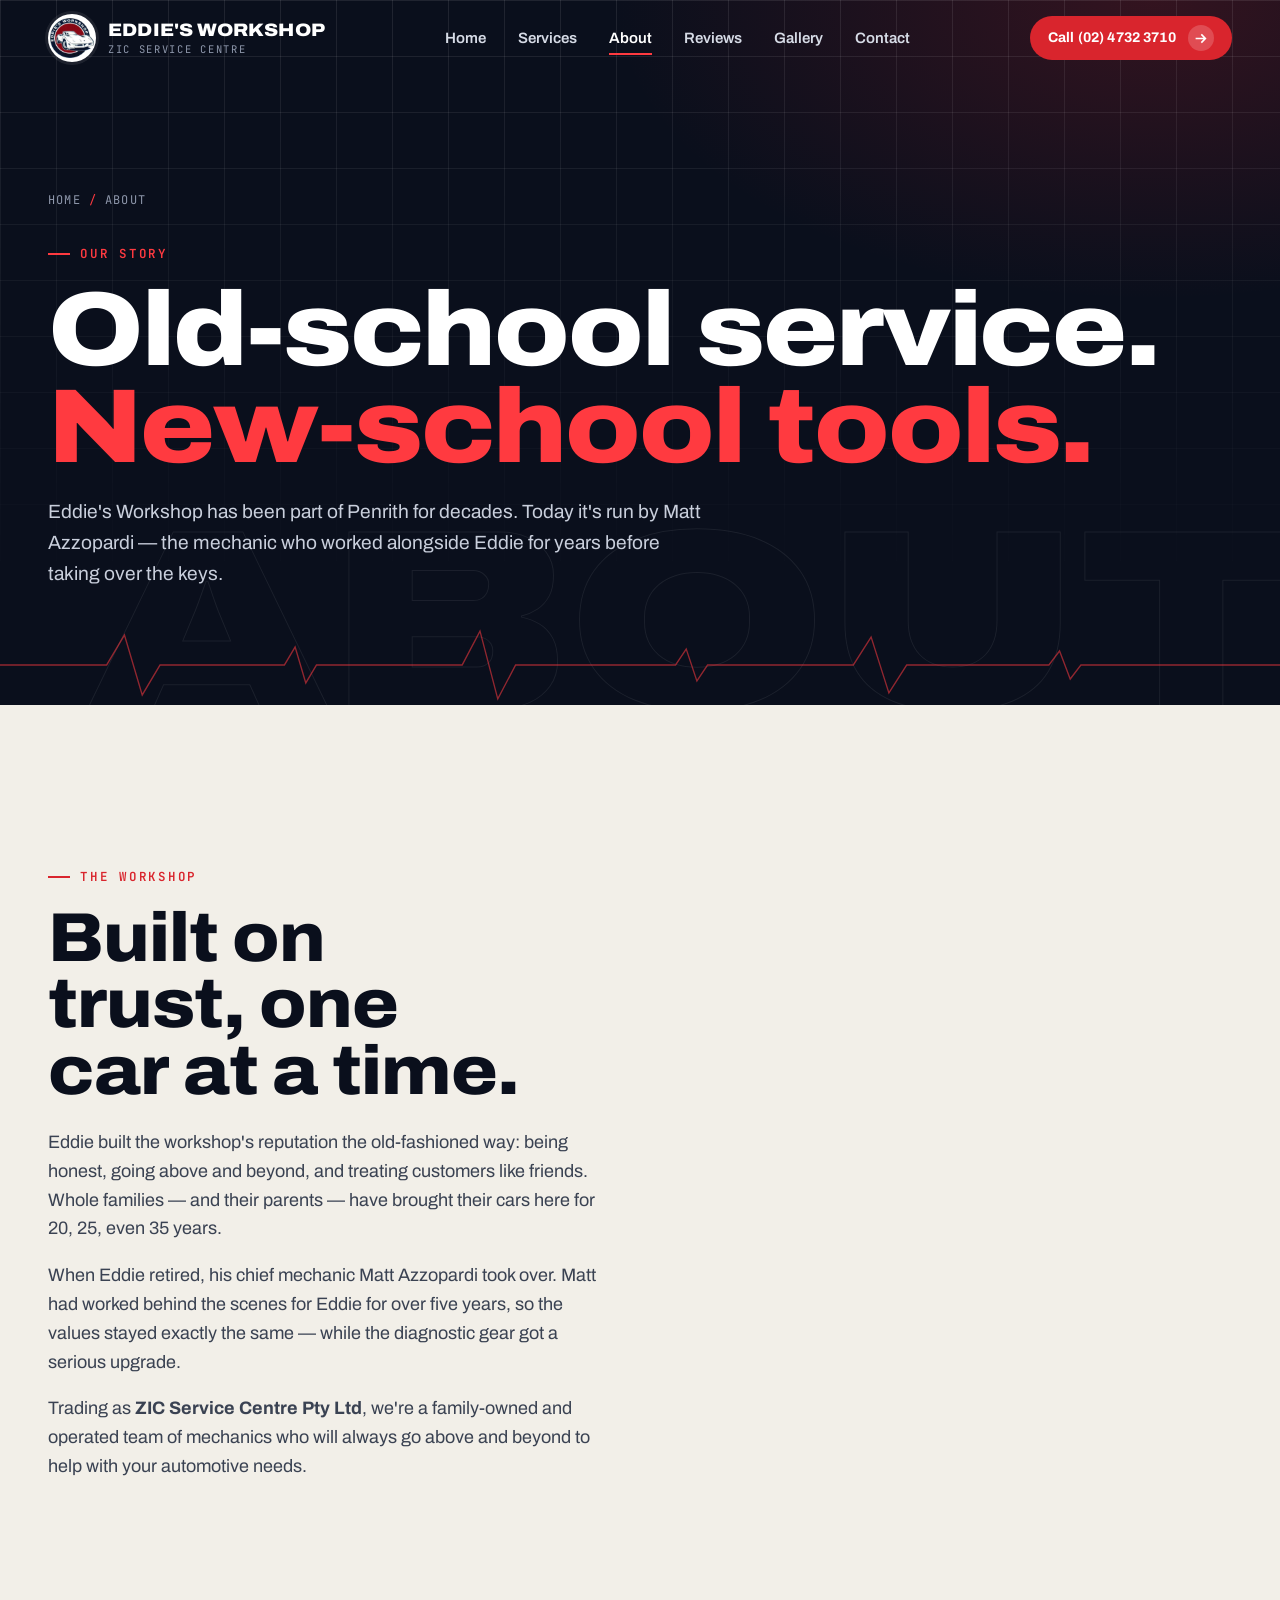
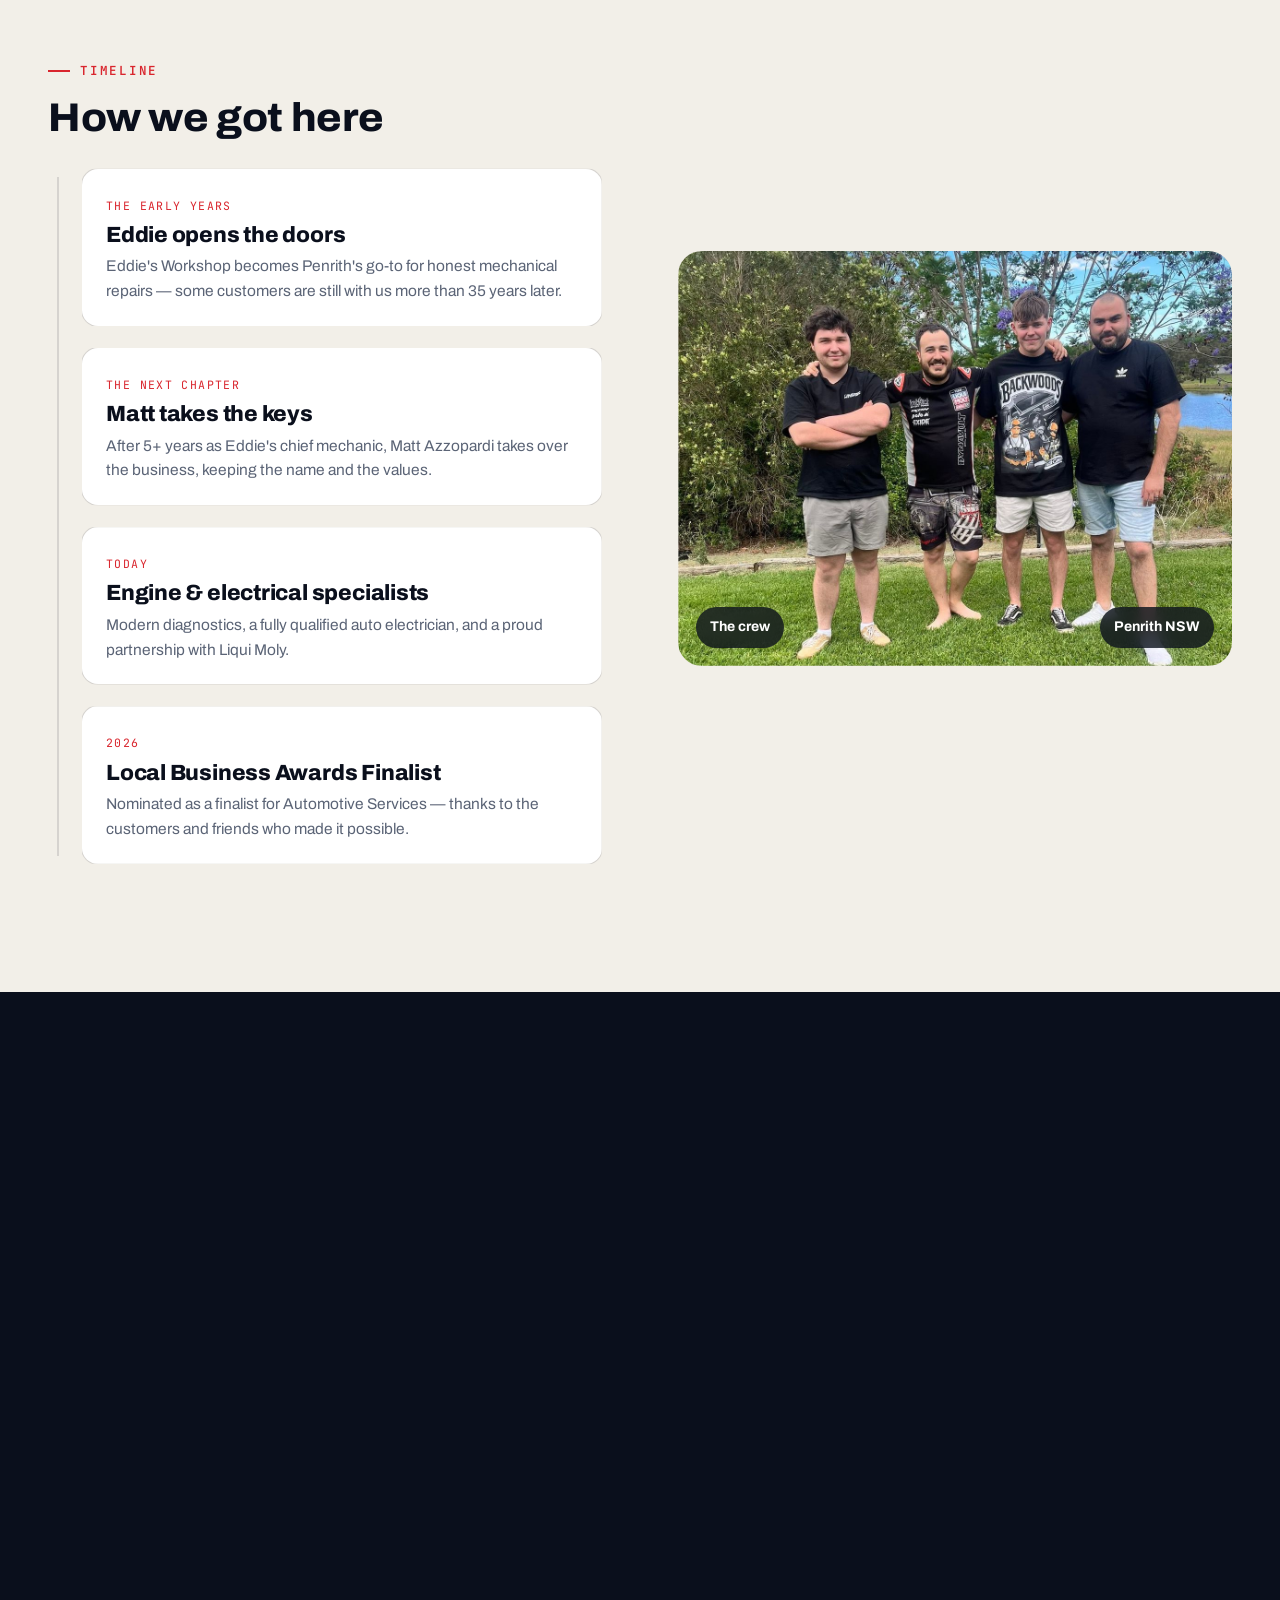
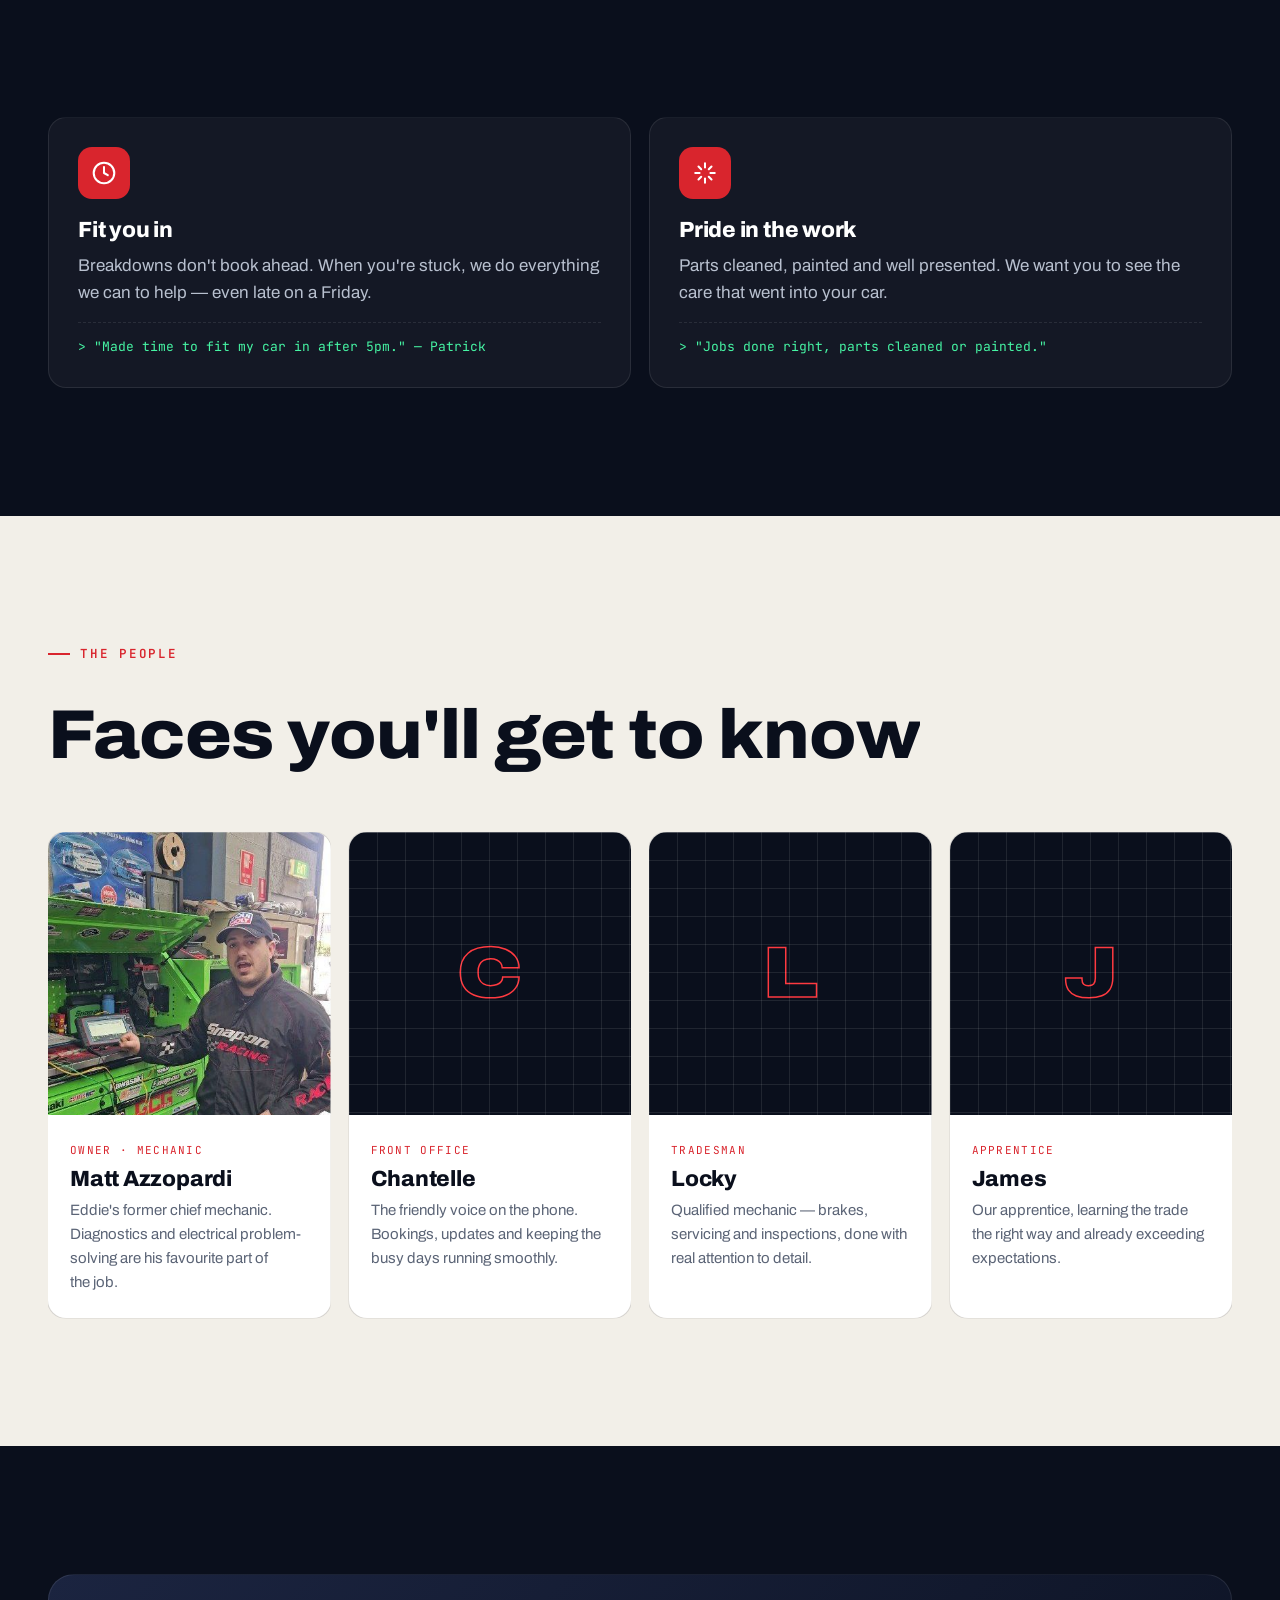
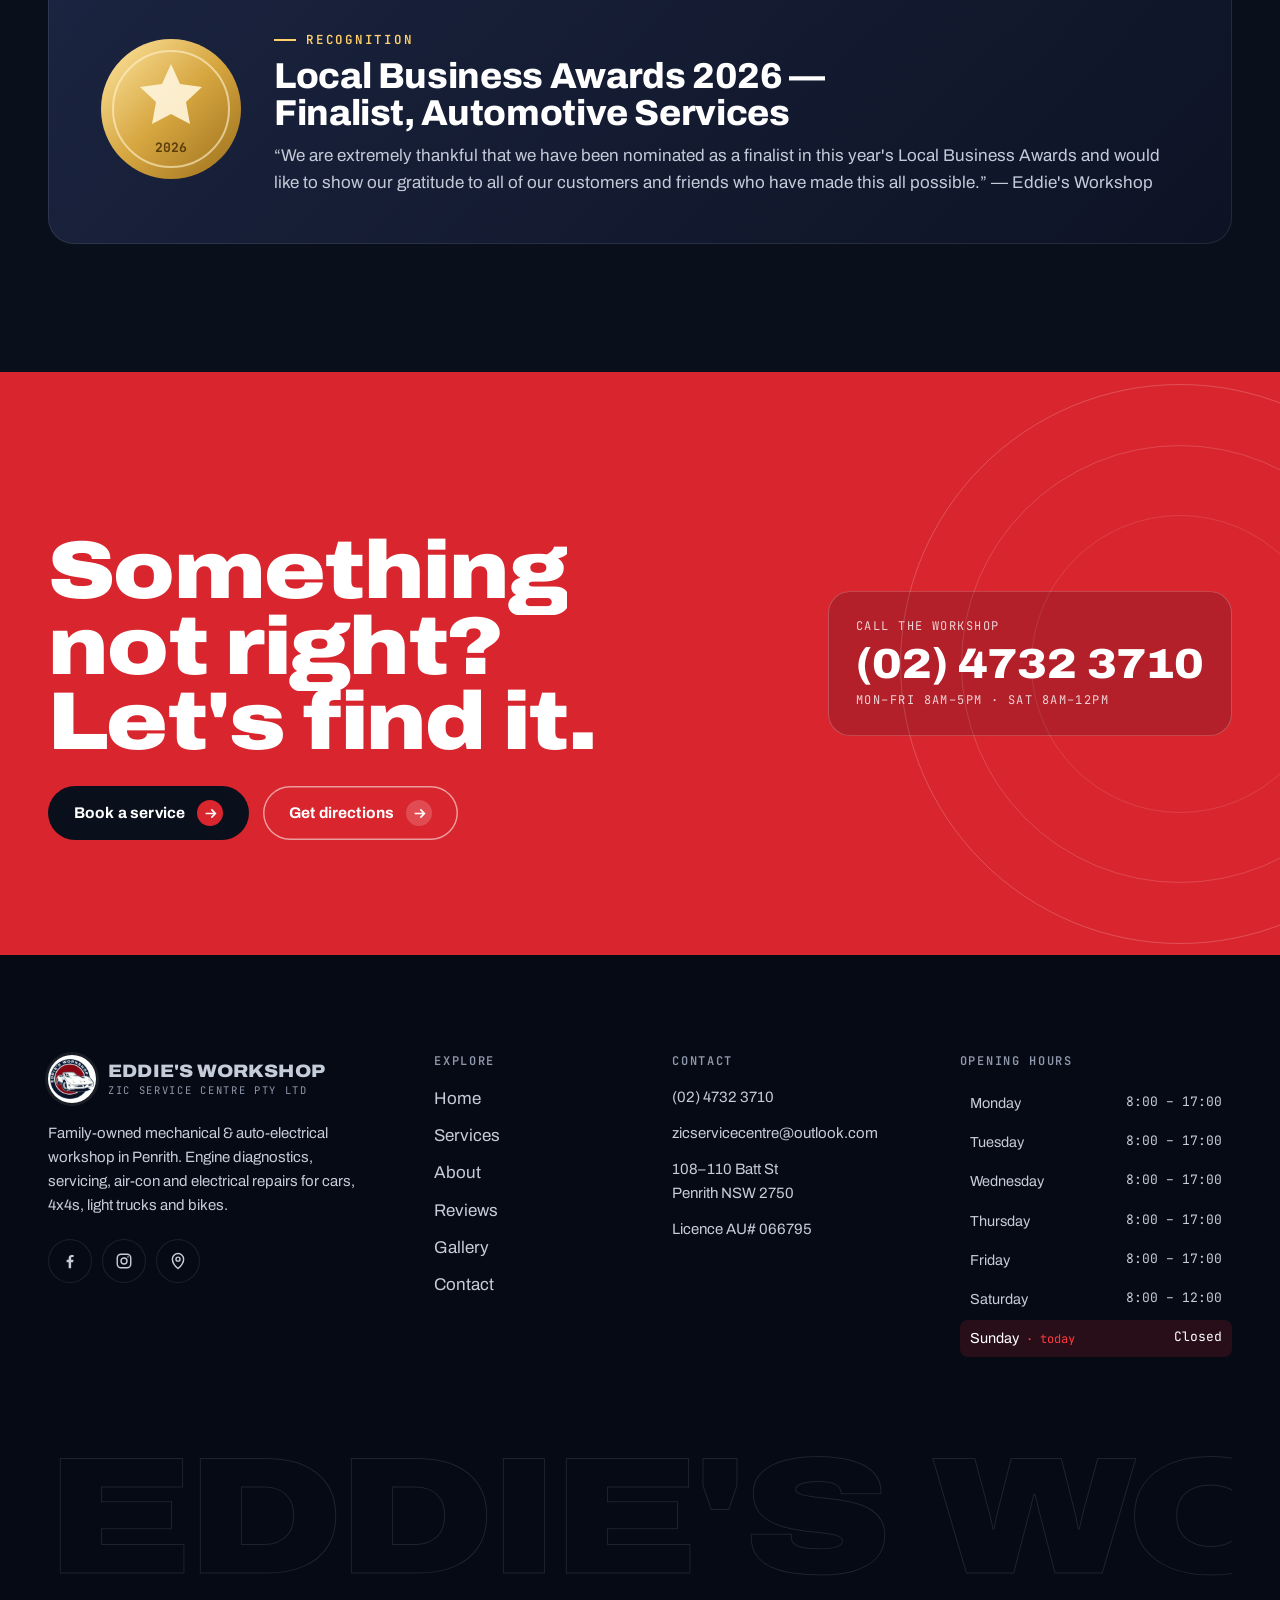
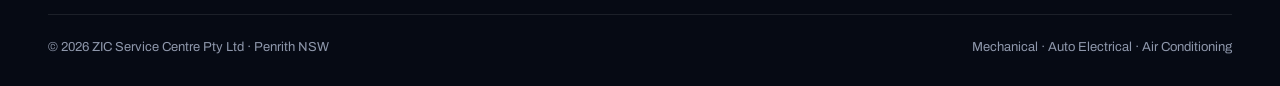
==== about.html @ 2fdfbc32 "Add files via upload" ====
<!doctype html>
<html lang="en-AU" class="no-js">
<head>
<meta charset="utf-8">
<meta name="viewport" content="width=device-width, initial-scale=1, viewport-fit=cover">
<title>About | Eddie's Workshop — Family-Owned Mechanic in Penrith</title>
<meta name="description" content="The story of Eddie's Workshop: decades of honest service in Penrith, now run by Eddie's former chief mechanic Matt Azzopardi. 2026 Local Business Awards finalist.">
<meta name="robots" content="noindex, nofollow">
<meta name="theme-color" content="#0a0f1c">
<link rel="canonical" href="https://konkos-design.github.io/eddies-workshop/about.html">
<meta property="og:type" content="website">
<meta property="og:site_name" content="Eddie's Workshop — ZIC Service Centre">
<meta property="og:title" content="About | Eddie's Workshop — Family-Owned Mechanic in Penrith">
<meta property="og:description" content="The story of Eddie's Workshop: decades of honest service in Penrith, now run by Eddie's former chief mechanic Matt Azzopardi. 2026 Local Business Awards finalist.">
<meta property="og:url" content="https://konkos-design.github.io/eddies-workshop/about.html">
<meta property="og:image" content="https://konkos-design.github.io/eddies-workshop/img/og-image.jpg">
<meta property="og:image:secure_url" content="https://konkos-design.github.io/eddies-workshop/img/og-image.jpg">
<meta property="og:image:type" content="image/jpeg">
<meta property="og:image:width" content="1200">
<meta property="og:image:height" content="630">
<meta property="og:image:alt" content="Eddie's Workshop — mechanical &amp; auto electrical repairs in Penrith NSW">
<meta property="og:locale" content="en_AU">
<meta name="twitter:card" content="summary_large_image">
<meta name="twitter:title" content="About | Eddie's Workshop — Family-Owned Mechanic in Penrith">
<meta name="twitter:description" content="The story of Eddie's Workshop: decades of honest service in Penrith, now run by Eddie's former chief mechanic Matt Azzopardi. 2026 Local Business Awards finalist.">
<meta name="twitter:image" content="https://konkos-design.github.io/eddies-workshop/img/og-image.jpg">
<link rel="icon" type="image/png" href="img/favicon.png">
<link rel="apple-touch-icon" href="img/apple-touch-icon.png">
<link rel="preload" href="fonts/archivo.woff2" as="font" type="font/woff2" crossorigin>
<link rel="stylesheet" href="css/style.css">
<script type="application/ld+json">{"@context":"https://schema.org","@type":"AutoRepair","name":"Eddie's Workshop (ZIC Service Centre Pty Ltd)","image":"https://konkos-design.github.io/eddies-workshop/img/og-image.jpg","telephone":"+61 2 4732 3710","email":"zicservicecentre@outlook.com","address":{"@type":"PostalAddress","streetAddress":"108–110 Batt St","addressLocality":"Penrith","addressRegion":"NSW","postalCode":"2750","addressCountry":"AU"},"geo":{"@type":"GeoCoordinates","latitude":-33.7682693,"longitude":150.6824889},"openingHoursSpecification":[{"@type":"OpeningHoursSpecification","dayOfWeek":["Monday","Tuesday","Wednesday","Thursday","Friday"],"opens":"08:00","closes":"17:00"},{"@type":"OpeningHoursSpecification","dayOfWeek":"Saturday","opens":"08:00","closes":"12:00"}],"aggregateRating":{"@type":"AggregateRating","ratingValue":"4.9","reviewCount":"123"},"sameAs":["https://www.facebook.com/p/Eddies-Workshop-100057396071904/","https://www.instagram.com/zicservicecentre_penrith/"]}</script>
</head>
<body>
<a class="skip" href="#main">Skip to content</a>
<div class="progress" aria-hidden="true"></div>
<header class="hdr">
  <div class="wrap hdr__in">
    <a class="brand" href="index.html" aria-label="Eddie's Workshop — home">
      <span class="brand__badge"><img src="img/logo-256.png" alt="" width="44" height="44"></span>
      <span class="brand__txt"><span class="brand__name">EDDIE'S WORKSHOP</span><span class="brand__sub">ZIC Service Centre</span></span>
    </a>
    <nav class="nav" aria-label="Main"><ul class="nav__list"><li><a class="nav__a" href="index.html">Home</a></li><li><a class="nav__a" href="services.html">Services</a></li><li><a class="nav__a" href="about.html" aria-current="page">About</a></li><li><a class="nav__a" href="reviews.html">Reviews</a></li><li><a class="nav__a" href="gallery.html">Gallery</a></li><li><a class="nav__a" href="contact.html">Contact</a></li></ul></nav>
    <div class="hdr__cta">
      <a class="btn btn--sm" href="tel:+61247323710">Call (02) 4732 3710<span class="arr"><svg viewBox="0 0 16 16" fill="none" stroke="currentColor" stroke-width="2"><path d="M2 8h12M9 3l5 5-5 5"/></svg><svg viewBox="0 0 16 16" fill="none" stroke="currentColor" stroke-width="2"><path d="M2 8h12M9 3l5 5-5 5"/></svg></span></a>
    </div>
    <button class="burger" type="button" aria-label="Open menu" aria-expanded="false" aria-controls="mnav"><i><span></span><span></span><span></span></i></button>
  </div>
</header>
<div class="mnav" id="mnav">
  <ul class="mnav__list"><li><a class="mnav__a" href="index.html"><small>01</small>Home</a></li><li><a class="mnav__a" href="services.html"><small>02</small>Services</a></li><li><a class="mnav__a" href="about.html" aria-current="page"><small>03</small>About</a></li><li><a class="mnav__a" href="reviews.html"><small>04</small>Reviews</a></li><li><a class="mnav__a" href="gallery.html"><small>05</small>Gallery</a></li><li><a class="mnav__a" href="contact.html"><small>06</small>Contact</a></li></ul>
  <div class="mnav__foot">
    <span class="status"><span class="status__dot"></span><span class="status__txt">Mon–Fri 8–5 · Sat 8–12</span></span>
    <a class="btn " href="tel:+61247323710">Call (02) 4732 3710<span class="arr"><svg viewBox="0 0 16 16" fill="none" stroke="currentColor" stroke-width="2"><path d="M2 8h12M9 3l5 5-5 5"/></svg><svg viewBox="0 0 16 16" fill="none" stroke="currentColor" stroke-width="2"><path d="M2 8h12M9 3l5 5-5 5"/></svg></span></a>
    <div class="mnav__meta">108–110 Batt St, Penrith NSW 2750<br>zicservicecentre<wbr>@outlook.com</div>
  </div>
</div>
<main id="main">
<section class="phero">
  <div class="grid-bg" aria-hidden="true"></div>
  <div class="phero__big" aria-hidden="true">ABOUT</div>
  <div class="wrap" style="position:relative">
    <nav class="crumbs" aria-label="Breadcrumb" data-reveal="up"><a href="index.html">Home</a><span>/</span>About</nav>
    <span class="kicker" data-reveal="up" data-delay=".05">Our story</span>
    <h1 class="h-xl phero__title" data-split style="margin-top:18px">Old-school service. <span class="accent">New-school tools.</span></h1>
    <p class="lead" data-reveal="up" data-delay=".25">Eddie's Workshop has been part of Penrith for decades. Today it's run by Matt Azzopardi — the mechanic who worked alongside Eddie for years before taking over the keys.</p>
  </div>
  <svg class="phero__wave" viewBox="0 0 1440 80" preserveAspectRatio="none" aria-hidden="true"><path d="M0 40 L120 40 L140 10 L160 70 L180 40 L320 40 L332 22 L344 58 L356 40 L520 40 L540 6 L560 74 L580 40 L760 40 L772 24 L784 56 L796 40 L960 40 L980 12 L1000 68 L1020 40 L1180 40 L1192 26 L1204 54 L1216 40 L1440 40"/></svg>
</section>

<section class="section section--paper">
  <div class="wrap">
    <div class="split2">
      <div>
        <span class="kicker" data-reveal="up">The workshop</span>
        <h2 class="h-lg" data-split style="margin:18px 0 24px">Built on trust, one car at a time.</h2>
        <p data-reveal="up" data-delay=".15" style="font-size:18px;color:#3a4252">Eddie built the workshop's reputation the old-fashioned way: being honest, going above and beyond, and treating customers like friends. Whole families — and their parents — have brought their cars here for 20, 25, even 35 years.</p>
        <p data-reveal="up" data-delay=".2" style="font-size:18px;color:#3a4252">When Eddie retired, his chief mechanic Matt Azzopardi took over. Matt had worked behind the scenes for Eddie for over five years, so the values stayed exactly the same — while the diagnostic gear got a serious upgrade.</p>
        <p data-reveal="up" data-delay=".25" style="font-size:18px;color:#3a4252">Trading as <b>ZIC Service Centre Pty Ltd</b>, we're a family-owned and operated team of mechanics who will always go above and beyond to help with your automotive needs.</p>
      </div>
      <div style="position:relative">
        <div class="collage__img" data-reveal="clip" style="border-radius:24px"><img src="img/matt-shop.jpg" alt="Matt Azzopardi in the workshop" loading="lazy" width="418" height="522" style="aspect-ratio:4/5"></div>
      </div>
    </div>
  </div>
</section>

<section class="section section--paper" style="padding-top:0">
  <div class="wrap">
    <div class="split2">
      <div>
        <span class="kicker" data-reveal="up">Timeline</span>
        <h2 class="h-md" data-split style="margin:16px 0 30px">How we got here</h2>
        <div class="timeline">
          <span class="timeline__fill" aria-hidden="true"></span>
          <div class="tl" data-reveal="up"><small>The early years</small><h3>Eddie opens the doors</h3><p>Eddie's Workshop becomes Penrith's go-to for honest mechanical repairs — some customers are still with us more than 35 years later.</p></div>
          <div class="tl" data-reveal="up"><small>The next chapter</small><h3>Matt takes the keys</h3><p>After 5+ years as Eddie's chief mechanic, Matt Azzopardi takes over the business, keeping the name and the values.</p></div>
          <div class="tl" data-reveal="up"><small>Today</small><h3>Engine &amp; electrical specialists</h3><p>Modern diagnostics, a fully qualified auto electrician, and a proud partnership with Liqui Moly.</p></div>
          <div class="tl" data-reveal="up"><small>2026</small><h3>Local Business Awards Finalist</h3><p>Nominated as a finalist for Automotive Services — thanks to the customers and friends who made it possible.</p></div>
        </div>
      </div>
      <figure class="wide-photo" data-reveal="clip" style="margin:0"><img src="img/crew.jpg" alt="The Eddie's Workshop crew together outdoors" loading="lazy" width="1200" height="900" style="aspect-ratio:4/3"><figcaption><span>The crew</span><span>Penrith NSW</span></figcaption></figure>
    </div>
  </div>
</section>

<section class="section">
  <div class="wrap">
    <div class="sec-head sec-head--split">
      <div><span class="kicker" data-reveal="up">What we stand for</span><h2 class="h-lg" data-split style="margin-top:18px">Four things we never compromise on.</h2></div>
      <p class="lead" data-reveal="up" data-delay=".15">They're the same things our customers mention again and again in their reviews.</p>
    </div>
    <div class="values" data-stagger=".08">
      <div class="value"><div class="value__ico"><svg viewBox="0 0 24 24" fill="none" stroke="currentColor" stroke-width="1.9" stroke-linecap="round" stroke-linejoin="round"><path d="M1.5 12S5.5 4.5 12 4.5 22.5 12 22.5 12 18.5 19.5 12 19.5 1.5 12 1.5 12z"/><circle cx="12" cy="12" r="3"/></svg></div><h3>Diagnose properly</h3><p>We find the real cause before we touch a spanner. It saves you money and gets it fixed the first time.</p><q>&gt; "We don't change parts based on codes."</q></div>
      <div class="value"><div class="value__ico"><svg viewBox="0 0 24 24" fill="none" stroke="currentColor" stroke-width="1.8" stroke-linecap="round" stroke-linejoin="round"><path d="M12 2.5 4 5.5v6c0 5 3.4 8.6 8 10 4.6-1.4 8-5 8-10v-6z"/><path d="m8.5 12 2.5 2.5 4.5-5"/></svg></div><h3>Honest &amp; upfront</h3><p>Clear explanations and fair prices. You'll know what we found and what it costs before work goes ahead.</p><q>&gt; "Honest and upfront!" — Simone</q></div>
      <div class="value"><div class="value__ico"><svg viewBox="0 0 24 24" fill="none" stroke="currentColor" stroke-width="1.9" stroke-linecap="round" stroke-linejoin="round"><circle cx="12" cy="12" r="9.5"/><path d="M12 6.5V12l3.5 2"/></svg></div><h3>Fit you in</h3><p>Breakdowns don't book ahead. When you're stuck, we do everything we can to help — even late on a Friday.</p><q>&gt; "Made time to fit my car in after 5pm." — Patrick</q></div>
      <div class="value"><div class="value__ico"><svg viewBox="0 0 24 24" fill="none" stroke="currentColor" stroke-width="1.9" stroke-linecap="round" stroke-linejoin="round"><path d="M12 3v4M12 17v4M3 12h4M17 12h4M6 6l2.5 2.5M15.5 15.5 18 18M6 18l2.5-2.5M15.5 8.5 18 6"/></svg></div><h3>Pride in the work</h3><p>Parts cleaned, painted and well presented. We want you to see the care that went into your car.</p><q>&gt; "Jobs done right, parts cleaned or painted."</q></div>
    </div>
  </div>
</section>

<section class="section section--paper">
  <div class="wrap">
    <div class="sec-head"><span class="kicker" data-reveal="up">The people</span><h2 class="h-lg" data-split style="margin-top:18px">Faces you'll get to know</h2></div>
    <div class="team" data-stagger=".08">
      <article class="member"><div class="member__ph"><img src="img/matt-toolbox.jpg" alt="Matt Azzopardi" loading="lazy" width="418" height="522"></div><div class="member__body"><small>Owner · Mechanic</small><h3>Matt Azzopardi</h3><p>Eddie's former chief mechanic. Diagnostics and electrical problem-solving are his favourite part of the job.</p></div></article>
      <article class="member"><div class="member__ph"><div class="grid-bg" aria-hidden="true"></div><span class="member__ini">C</span></div><div class="member__body"><small>Front office</small><h3>Chantelle</h3><p>The friendly voice on the phone. Bookings, updates and keeping the busy days running smoothly.</p></div></article>
      <article class="member"><div class="member__ph"><div class="grid-bg" aria-hidden="true"></div><span class="member__ini">L</span></div><div class="member__body"><small>Tradesman</small><h3>Locky</h3><p>Qualified mechanic — brakes, servicing and inspections, done with real attention to detail.</p></div></article>
      <article class="member"><div class="member__ph"><div class="grid-bg" aria-hidden="true"></div><span class="member__ini">J</span></div><div class="member__body"><small>Apprentice</small><h3>James</h3><p>Our apprentice, learning the trade the right way and already exceeding expectations.</p></div></article>
    </div>
  </div>
</section>

<section class="section">
  <div class="wrap">
    <div class="award" data-reveal="up">
      <div class="medal" aria-hidden="true"><svg viewBox="0 0 150 150"><defs><linearGradient id="gd" x1="0" y1="0" x2="1" y2="1"><stop offset="0" stop-color="#ffe7a3"/><stop offset=".5" stop-color="#d6a640"/><stop offset="1" stop-color="#9c6f1c"/></linearGradient></defs><circle cx="75" cy="75" r="70" fill="url(#gd)"/><circle cx="75" cy="75" r="58" fill="none" stroke="#fff3cf" stroke-opacity=".6" stroke-width="2"/><path d="M75 30l9 20 22 3-16 15 4 22-19-10-19 10 4-22-16-15 22-3z" fill="#fff6dc" fill-opacity=".9"/><text x="75" y="118" text-anchor="middle" font-family="JetBrains Mono, monospace" font-size="13" font-weight="700" fill="#5a3d08">2026</text></svg></div>
      <div><span class="kicker" style="color:#ffcf6b">Recognition</span><h3>Local Business Awards 2026 — Finalist, Automotive Services</h3><p>“We are extremely thankful that we have been nominated as a finalist in this year's Local Business Awards and would like to show our gratitude to all of our customers and friends who have made this all possible.” — Eddie's Workshop</p></div>
    </div>
  </div>
</section>
<section class="cta" aria-labelledby="cta-t">
  <div class="cta__ring" aria-hidden="true"></div>
  <div class="wrap cta__in">
    <div>
      <span class="kicker" style="color:#fff" data-reveal="up">Book your car in</span>
      <h2 class="cta__title" id="cta-t" data-split style="margin:18px 0 26px">Something not right? Let's find it.</h2>
      <div class="btn-row" data-reveal="up" data-delay=".2"><a class="btn " href="contact.html">Book a service<span class="arr"><svg viewBox="0 0 16 16" fill="none" stroke="currentColor" stroke-width="2"><path d="M2 8h12M9 3l5 5-5 5"/></svg><svg viewBox="0 0 16 16" fill="none" stroke="currentColor" stroke-width="2"><path d="M2 8h12M9 3l5 5-5 5"/></svg></span></a><a class="btn btn--ghost" href="https://maps.app.goo.gl/GKzrtAZzhgRTsoiu7" target="_blank" rel="noopener">Get directions<span class="arr"><svg viewBox="0 0 16 16" fill="none" stroke="currentColor" stroke-width="2"><path d="M2 8h12M9 3l5 5-5 5"/></svg><svg viewBox="0 0 16 16" fill="none" stroke="currentColor" stroke-width="2"><path d="M2 8h12M9 3l5 5-5 5"/></svg></span></a></div>
    </div>
    <a class="cta__phone" href="tel:+61247323710" data-reveal="scale" data-delay=".15"><small>Call the workshop</small><b>(02) 4732 3710</b><small>Mon–Fri 8am–5pm · Sat 8am–12pm</small></a>
  </div>
</section>


</main>
<footer class="ftr">
  <div class="wrap">
    <div class="ftr__grid">
      <div class="ftr__about">
        <a class="brand" href="index.html"><span class="brand__badge"><img src="img/logo-256.png" alt="" width="44" height="44"></span><span class="brand__txt"><span class="brand__name">EDDIE'S WORKSHOP</span><span class="brand__sub">ZIC Service Centre Pty Ltd</span></span></a>
        <p>Family-owned mechanical &amp; auto-electrical workshop in Penrith. Engine diagnostics, servicing, air-con and electrical repairs for cars, 4x4s, light trucks and bikes.</p>
        <div class="socials"><a href="https://www.facebook.com/p/Eddies-Workshop-100057396071904/" target="_blank" rel="noopener" aria-label="Facebook"><svg viewBox="0 0 24 24" fill="currentColor"><path d="M13.5 21.5v-8h2.7l.4-3.2h-3.1V8.3c0-.9.3-1.5 1.6-1.5h1.7V4a22 22 0 0 0-2.5-.1c-2.4 0-4.1 1.5-4.1 4.2v2.3H7.5v3.2h2.7v8z"/></svg></a><a href="https://www.instagram.com/zicservicecentre_penrith/" target="_blank" rel="noopener" aria-label="Instagram"><svg viewBox="0 0 24 24" fill="none" stroke="currentColor" stroke-width="1.9"><rect x="3" y="3" width="18" height="18" rx="5"/><circle cx="12" cy="12" r="4"/><circle cx="17.3" cy="6.7" r="1" fill="currentColor" stroke="none"/></svg></a><a href="https://maps.app.goo.gl/GKzrtAZzhgRTsoiu7" target="_blank" rel="noopener" aria-label="Google Maps"><svg viewBox="0 0 24 24" fill="none" stroke="currentColor" stroke-width="1.9" stroke-linecap="round" stroke-linejoin="round"><path d="M12 22s7.5-6.4 7.5-12.5a7.5 7.5 0 0 0-15 0C4.5 15.6 12 22 12 22z"/><circle cx="12" cy="9.5" r="2.7"/></svg></a></div>
      </div>
      <div><h4>Explore</h4><ul class="ftr__links"><li><a href="index.html">Home</a></li><li><a href="services.html">Services</a></li><li><a href="about.html">About</a></li><li><a href="reviews.html">Reviews</a></li><li><a href="gallery.html">Gallery</a></li><li><a href="contact.html">Contact</a></li></ul></div>
      <div><h4>Contact</h4><div class="ftr__contact">
        <a href="tel:+61247323710">(02) 4732 3710</a>
        <a href="mailto:zicservicecentre@outlook.com">zicservicecentre<wbr>@outlook.com</a>
        <a href="https://maps.app.goo.gl/GKzrtAZzhgRTsoiu7" target="_blank" rel="noopener">108–110 Batt St<br>Penrith NSW 2750</a>
        <span>Licence AU# 066795</span>
      </div></div>
      <div><h4>Opening hours</h4><div class="hours"><div class="hours__row" data-day="1"><span>Monday</span><span>8:00 – 17:00</span></div><div class="hours__row" data-day="2"><span>Tuesday</span><span>8:00 – 17:00</span></div><div class="hours__row" data-day="3"><span>Wednesday</span><span>8:00 – 17:00</span></div><div class="hours__row" data-day="4"><span>Thursday</span><span>8:00 – 17:00</span></div><div class="hours__row" data-day="5"><span>Friday</span><span>8:00 – 17:00</span></div><div class="hours__row" data-day="6"><span>Saturday</span><span>8:00 – 12:00</span></div><div class="hours__row" data-day="0"><span>Sunday</span><span>Closed</span></div></div></div>
    </div>
    <div class="ftr__word" aria-hidden="true">EDDIE'S WORKSHOP</div>
    <div class="ftr__bottom"><span>© <span data-year>2026</span> ZIC Service Centre Pty Ltd · Penrith NSW</span><span>Mechanical · Auto Electrical · Air Conditioning</span></div>
  </div>
</footer>
<button class="totop" type="button" aria-label="Back to top"><svg class="ring" viewBox="0 0 56 56" aria-hidden="true"><circle cx="28" cy="28" r="26"/></svg><svg class="ic" viewBox="0 0 24 24" fill="none" stroke="currentColor" stroke-width="2.2" stroke-linecap="round" stroke-linejoin="round"><path d="M12 19V5M5 12l7-7 7 7"/></svg></button>
<a class="callfab" href="tel:+61247323710" aria-label="Call (02) 4732 3710"><svg viewBox="0 0 24 24" fill="none" stroke="currentColor" stroke-width="1.9" stroke-linecap="round" stroke-linejoin="round"><path d="M21 16.9v3a2 2 0 0 1-2.2 2 19.8 19.8 0 0 1-8.6-3.1 19.5 19.5 0 0 1-6-6A19.8 19.8 0 0 1 1.1 4.2 2 2 0 0 1 3.1 2h3a2 2 0 0 1 2 1.7c.1 1 .4 1.9.7 2.8a2 2 0 0 1-.5 2.1L7 9.9a16 16 0 0 0 6 6l1.3-1.3a2 2 0 0 1 2.1-.4c.9.3 1.8.6 2.8.7a2 2 0 0 1 1.7 2z"/></svg><span>Call now</span></a>
<script src="js/main.js" defer></script>
</body>
</html>
---- css/style.css ----
/* =========================================================
   Eddie's Workshop — ZIC Service Centre · Penrith NSW
   Visual concept: "Diagnostic Bay" — oscilloscope traces,
   live-data readouts, signal red on deep ink.
   ========================================================= */

@font-face{font-family:"Archivo";src:url("../fonts/archivo.woff2") format("woff2");font-weight:100 900;font-stretch:62% 125%;font-display:swap}
@font-face{font-family:"JetBrains Mono";src:url("../fonts/jetbrains-mono.woff2") format("woff2");font-weight:400 700;font-display:swap}

:root{
  --ink:#0a0f1c;
  --ink-2:#111a2e;
  --navy:#1a2747;
  --line:rgba(255,255,255,.09);
  --line-dark:rgba(10,15,28,.12);
  --red:#d9252d;
  --red-hot:#ff3a40;
  --paper:#f2efe8;
  --paper-2:#e8e3d8;
  --white:#fff;
  --muted:#8e97ab;
  --muted-dark:#5b6476;
  --scope:#46f5a4;
  --amber:#ffb547;
  --radius:18px;
  --radius-sm:10px;
  --ease:cubic-bezier(.22,1,.36,1);
  --ease-in-out:cubic-bezier(.65,0,.35,1);
  --gutter:clamp(16px,4vw,48px);
  --maxw:1240px;
  --hdr:76px;
  --f-display:"Archivo",system-ui,-apple-system,"Segoe UI",Roboto,sans-serif;
  --f-mono:"JetBrains Mono",ui-monospace,SFMono-Regular,Menlo,Consolas,monospace;
}

*,*::before,*::after{box-sizing:border-box}
html{-webkit-text-size-adjust:100%;text-size-adjust:100%;scroll-padding-top:calc(var(--hdr) + 16px)}
body{margin:0;background:var(--ink);color:var(--white);font-family:var(--f-display);font-size:17px;line-height:1.6;font-stretch:100%;-webkit-font-smoothing:antialiased;overflow-x:hidden;overflow-wrap:break-word}
img{max-width:100%;display:block;height:auto}
a{color:inherit;text-decoration:none}
button{font:inherit;color:inherit;cursor:pointer;background:none;border:0;padding:0}
input,select,textarea{font:inherit;color:inherit}
h1,h2,h3,h4{margin:0;line-height:1.02;font-weight:800;letter-spacing:-.01em;text-wrap:balance}
p{margin:0 0 1em;text-wrap:pretty}
ul{margin:0;padding:0;list-style:none}
::selection{background:var(--red);color:#fff}
:focus-visible{outline:2px solid var(--red-hot);outline-offset:3px;border-radius:4px}
.sr-only{position:absolute!important;width:1px;height:1px;padding:0;margin:-1px;overflow:hidden;clip:rect(0,0,0,0);white-space:nowrap;border:0}
.skip{position:fixed;left:12px;top:-60px;z-index:999;background:var(--red);padding:10px 16px;border-radius:8px;font-weight:700;transition:top .2s}
.skip:focus{top:12px}

.wrap{width:100%;max-width:calc(var(--maxw) + var(--gutter)*2);margin-inline:auto;padding-inline:var(--gutter)}
.section{position:relative;padding-block:clamp(72px,10vw,140px)}
.section--paper{background:var(--paper);color:var(--ink)}
.section--ink2{background:var(--ink-2)}
.section--red{background:var(--red);color:#fff}

/* ---------- type helpers ---------- */
.kicker{display:inline-flex;align-items:center;gap:10px;font-family:var(--f-mono);font-size:12.5px;letter-spacing:.14em;text-transform:uppercase;color:var(--red-hot);font-weight:600}
.section--paper .kicker{color:var(--red)}
.kicker::before{content:"";width:22px;height:2px;background:currentColor;flex:none}
.kicker--scope{color:var(--scope)}
.h-xl{font-size:clamp(42px,8.2vw,112px);font-stretch:112%;font-weight:850;line-height:.92;letter-spacing:-.02em}
.h-lg{font-size:clamp(34px,5.4vw,72px);font-stretch:108%;font-weight:820;line-height:.96;letter-spacing:-.015em}
.h-md{font-size:clamp(26px,3.2vw,40px);font-stretch:104%;font-weight:780;line-height:1.05}
.h-sm{font-size:clamp(20px,2vw,24px);font-weight:750;line-height:1.15}
.lead{font-size:clamp(17px,1.5vw,20px);color:#c9cfdc;max-width:60ch}
.section--paper .lead{color:var(--muted-dark)}
.accent{color:var(--red-hot)}
.section--paper .accent{color:var(--red)}
.outline-text{-webkit-text-stroke:1.5px currentColor;color:transparent}
.mono{font-family:var(--f-mono)}
.sec-head{display:grid;gap:20px;margin-bottom:clamp(36px,5vw,64px)}
.sec-head--split{grid-template-columns:1fr;align-items:end}
@media(min-width:900px){.sec-head--split{grid-template-columns:1.2fr .8fr;gap:48px}}

/* ---------- buttons ---------- */
.btn{--bg:var(--red);--fg:#fff;--fill:#fff;--fill-fg:var(--ink);position:relative;isolation:isolate;display:inline-flex;align-items:center;justify-content:center;gap:12px;min-height:54px;padding:0 26px;border-radius:999px;background:var(--bg);color:var(--fg);font-weight:700;font-size:15.5px;letter-spacing:.01em;overflow:hidden;white-space:normal;text-align:center;line-height:1.2;transition:color .45s var(--ease),transform .35s var(--ease),box-shadow .35s var(--ease);will-change:transform}
.btn::before{content:"";position:absolute;inset:0;z-index:-1;background:var(--fill);border-radius:inherit;transform:translateY(102%);transition:transform .5s var(--ease)}
.btn:hover::before,.btn:focus-visible::before{transform:translateY(0)}
.btn:hover,.btn:focus-visible{color:var(--fill-fg);box-shadow:0 14px 34px -14px rgba(217,37,45,.7)}
.btn:active{transform:scale(.97)}
.btn .arr{display:inline-grid;place-items:center;width:26px;height:26px;border-radius:50%;background:rgba(255,255,255,.18);overflow:hidden;position:relative;flex:none;transition:background .4s var(--ease)}
.btn:hover .arr{background:var(--red);color:#fff}
.btn .arr svg{width:13px;height:13px;transition:transform .45s var(--ease)}
.btn .arr svg+svg{position:absolute;transform:translateX(-22px)}
.btn:hover .arr svg:first-child{transform:translateX(22px)}
.btn:hover .arr svg+svg{transform:translateX(0)}
.btn--ghost{--bg:transparent;--fg:#fff;box-shadow:inset 0 0 0 1.5px rgba(255,255,255,.35)}
.btn--ghost:hover{box-shadow:inset 0 0 0 1.5px #fff}
.btn--dark{--bg:var(--ink);--fg:#fff;--fill:var(--red);--fill-fg:#fff}
.btn--dark:hover .arr{background:#fff;color:var(--red)}
.btn--white{--bg:#fff;--fg:var(--ink);--fill:var(--ink);--fill-fg:#fff}
.btn--white .arr{background:var(--red);color:#fff}
.btn--sm{min-height:44px;padding:0 18px;font-size:14px}
.section--paper .btn--ghost{--fg:var(--ink);box-shadow:inset 0 0 0 1.5px rgba(10,15,28,.3);--fill:var(--ink);--fill-fg:#fff}
.btn-row{display:flex;flex-wrap:wrap;gap:14px}

.link-arrow{display:inline-flex;align-items:center;gap:10px;font-weight:700;position:relative;padding-bottom:4px}
.link-arrow::after{content:"";position:absolute;left:0;right:0;bottom:0;height:2px;background:currentColor;transform-origin:right;transform:scaleX(.35);transition:transform .5s var(--ease)}
.link-arrow:hover::after{transform:scaleX(1);transform-origin:left}
.link-arrow svg{width:16px;height:16px;transition:transform .4s var(--ease)}
.link-arrow:hover svg{transform:translateX(5px)}

/* ---------- top status + header ---------- */
.progress{position:fixed;top:0;left:0;height:3px;width:100%;transform-origin:left;transform:scaleX(0);background:linear-gradient(90deg,var(--red),var(--red-hot));z-index:120}
.hdr{position:fixed;inset:0 0 auto;z-index:100;height:var(--hdr);display:flex;align-items:center;transition:background .4s var(--ease),box-shadow .4s var(--ease),transform .45s var(--ease),height .4s var(--ease)}
.hdr.is-solid{background:rgba(10,15,28,.86);backdrop-filter:blur(14px) saturate(1.4);-webkit-backdrop-filter:blur(14px) saturate(1.4);box-shadow:0 1px 0 var(--line)}
.hdr.is-hidden{transform:translateY(-100%)}
.hdr__in{display:flex;align-items:center;justify-content:space-between;gap:16px;width:100%}
.brand{display:flex;align-items:center;gap:12px;min-width:0;flex:0 1 auto}
@media(min-width:1080px){.brand{flex:none}}
.brand__badge{width:48px;height:48px;border-radius:50%;background:#fff;display:grid;place-items:center;flex:none;box-shadow:0 0 0 3px rgba(255,255,255,.08);transition:transform .6s var(--ease)}
.brand:hover .brand__badge{transform:rotate(-14deg) scale(1.05)}
.brand__badge img{width:44px;height:44px}
.brand__txt{display:flex;flex-direction:column;line-height:1;min-width:0}
.brand__name{font-weight:850;font-stretch:112%;font-size:clamp(15px,4.4vw,18px);letter-spacing:.01em;white-space:nowrap}
.brand__sub{font-family:var(--f-mono);font-size:10.5px;letter-spacing:.16em;color:var(--muted);margin-top:5px;white-space:nowrap;text-transform:uppercase}
.nav{display:none}
.nav__list{display:flex;gap:4px}
.nav__a{position:relative;display:block;padding:10px 14px;font-weight:600;font-size:15px;color:#d6dbe6;border-radius:999px;transition:color .3s}
.nav__a::after{content:"";position:absolute;left:14px;right:14px;bottom:5px;height:2px;background:var(--red-hot);transform:scaleX(0);transform-origin:right;transition:transform .45s var(--ease)}
.nav__a:hover{color:#fff}
.nav__a:hover::after,.nav__a[aria-current="page"]::after{transform:scaleX(1);transform-origin:left}
.nav__a[aria-current="page"]{color:#fff}
.hdr__cta{display:none}
.status{display:inline-flex;align-items:center;gap:8px;font-family:var(--f-mono);font-size:11.5px;letter-spacing:.06em;text-transform:uppercase;color:#cfd5e1;white-space:nowrap}
.status__dot{width:8px;height:8px;border-radius:50%;background:var(--muted);flex:none;position:relative}
.status.is-open .status__dot{background:var(--scope)}
.status.is-open .status__dot::after{content:"";position:absolute;inset:-4px;border-radius:50%;border:2px solid var(--scope);animation:ping 1.8s var(--ease) infinite}
.status.is-closed .status__dot{background:var(--amber)}
@keyframes ping{0%{transform:scale(.6);opacity:1}100%{transform:scale(1.8);opacity:0}}

.burger{width:48px;height:48px;border-radius:50%;display:grid;place-items:center;background:rgba(255,255,255,.07);box-shadow:inset 0 0 0 1px var(--line);flex:none;transition:background .3s}
.burger:hover{background:var(--red)}
.burger span{display:block;width:20px;height:2px;background:#fff;border-radius:2px;transition:transform .45s var(--ease),opacity .3s}
.burger span+span{margin-top:5px}
.burger i{display:grid;gap:0}
body.menu-open .burger span:nth-child(1){transform:translateY(7px) rotate(45deg)}
body.menu-open .burger span:nth-child(2){opacity:0;transform:scaleX(.2)}
body.menu-open .burger span:nth-child(3){transform:translateY(-7px) rotate(-45deg)}

@media(min-width:1080px){
  .nav{display:block}
  .hdr__cta{display:flex;align-items:center;gap:18px}
  .burger{display:none}
}

/* mobile menu */
.mnav{position:fixed;inset:0;z-index:90;background:var(--ink);display:flex;flex-direction:column;padding:calc(var(--hdr) + 24px) var(--gutter) 28px;clip-path:circle(0% at calc(100% - 40px) 38px);transition:clip-path .8s var(--ease-in-out);visibility:hidden;overflow-y:auto}
body.menu-open .mnav{clip-path:circle(150% at calc(100% - 40px) 38px);visibility:visible}
body.menu-open{overflow:hidden}
.mnav__list{display:grid;gap:2px;margin-bottom:28px}
.mnav__a{display:flex;align-items:baseline;gap:14px;font-size:clamp(34px,10vw,56px);font-weight:850;font-stretch:112%;line-height:1.1;padding:6px 0;border-bottom:1px solid var(--line);opacity:0;transform:translateY(30px);transition:opacity .5s var(--ease),transform .6s var(--ease),color .3s}
.mnav__a small{font-family:var(--f-mono);font-size:12px;color:var(--red-hot);font-weight:500;letter-spacing:.1em}
.mnav__a[aria-current="page"],.mnav__a:hover{color:var(--red-hot)}
body.menu-open .mnav__a{opacity:1;transform:none}
body.menu-open .mnav__list li:nth-child(1) .mnav__a{transition-delay:.18s}
body.menu-open .mnav__list li:nth-child(2) .mnav__a{transition-delay:.23s}
body.menu-open .mnav__list li:nth-child(3) .mnav__a{transition-delay:.28s}
body.menu-open .mnav__list li:nth-child(4) .mnav__a{transition-delay:.33s}
body.menu-open .mnav__list li:nth-child(5) .mnav__a{transition-delay:.38s}
body.menu-open .mnav__list li:nth-child(6) .mnav__a{transition-delay:.43s}
.mnav__foot{margin-top:auto;display:grid;gap:14px;opacity:0;transition:opacity .6s .45s}
body.menu-open .mnav__foot{opacity:1}
.mnav__foot .btn{width:100%}
.mnav__meta{font-family:var(--f-mono);font-size:12.5px;color:var(--muted);line-height:1.8}

/* ---------- page transition curtain ---------- */
.curtain{position:fixed;inset:0;z-index:200;pointer-events:none;display:grid;grid-template-columns:repeat(5,1fr)}
.curtain i{background:var(--red);transform:scaleY(0);transform-origin:bottom}
.curtain i:nth-child(even){background:#c11d25}
html.is-leaving .curtain i{animation:cIn .5s var(--ease-in-out) forwards}
html.is-entering .curtain i{transform:scaleY(1);transform-origin:top;animation:cOut .7s var(--ease-in-out) forwards}
.curtain i:nth-child(2){animation-delay:.04s!important}
.curtain i:nth-child(3){animation-delay:.08s!important}
.curtain i:nth-child(4){animation-delay:.12s!important}
.curtain i:nth-child(5){animation-delay:.16s!important}
@keyframes cIn{from{transform:scaleY(0)}to{transform:scaleY(1)}}
@keyframes cOut{from{transform:scaleY(1)}to{transform:scaleY(0)}}

/* ---------- reveal system ---------- */
.js [data-reveal]{opacity:0;transition:opacity .9s var(--ease),transform 1s var(--ease),clip-path 1.1s var(--ease),filter .9s var(--ease);transition-delay:var(--d,0s)}
.js [data-reveal="up"]{transform:translateY(46px)}
.js [data-reveal="down"]{transform:translateY(-30px)}
.js [data-reveal="left"]{transform:translateX(-56px)}
.js [data-reveal="right"]{transform:translateX(56px)}
.js [data-reveal="scale"]{transform:scale(.9)}
.js [data-reveal="blur"]{filter:blur(12px);transform:translateY(20px)}
.js [data-reveal="clip"]{opacity:1;clip-path:inset(0 0 100% 0)}
.js [data-reveal="wipe"]{opacity:1;clip-path:inset(0 100% 0 0)}
.js [data-reveal].is-in{opacity:1;transform:none;filter:none;clip-path:inset(0 0 0 0)}
/* split words */
.split .w{display:inline-block;overflow:hidden;vertical-align:top;padding-bottom:.08em;margin-bottom:-.08em}
.split .w>span{display:inline-block;transform:translateY(105%);transition:transform 1s var(--ease);transition-delay:calc(var(--i)*55ms + var(--d,0s))}
.split.is-in .w>span{transform:none}
.no-js .split .w>span{transform:none}

/* ---------- HERO ---------- */
.hero{position:relative;min-height:100svh;display:flex;align-items:center;padding:calc(var(--hdr) + 40px) 0 72px;overflow:hidden;background:radial-gradient(1200px 600px at 85% 10%,rgba(217,37,45,.18),transparent 60%),radial-gradient(900px 600px at 0% 100%,rgba(70,245,164,.06),transparent 60%),var(--ink)}
.grid-bg{position:absolute;inset:0;background-image:linear-gradient(var(--line) 1px,transparent 1px),linear-gradient(90deg,var(--line) 1px,transparent 1px);background-size:56px 56px;mask-image:radial-gradient(ellipse at 60% 40%,#000 20%,transparent 75%);-webkit-mask-image:radial-gradient(ellipse at 60% 40%,#000 20%,transparent 75%);pointer-events:none}
.hero__in{position:relative;display:grid;gap:48px;align-items:center;width:100%}
@media(min-width:980px){.hero__in{grid-template-columns:1.15fr .85fr;gap:56px}}
.hero__title{margin:22px 0 24px}
.hero__title em{font-style:normal;color:var(--red-hot);position:relative;white-space:nowrap}
.hero__lead{margin-bottom:34px}
.hero__stats{display:flex;flex-wrap:wrap;gap:12px;margin-top:40px}
.chip{display:inline-flex;align-items:center;gap:10px;padding:10px 16px 10px 12px;border-radius:999px;background:rgba(255,255,255,.05);box-shadow:inset 0 0 0 1px var(--line);font-size:14px;font-weight:600;color:#dde2ec;transition:background .3s,transform .4s var(--ease)}
.chip:hover{background:rgba(255,255,255,.1);transform:translateY(-3px)}
.chip svg{width:18px;height:18px;flex:none}
.chip b{color:#fff;font-weight:800}
.stars{color:var(--amber);letter-spacing:1px}

/* hero scope card */
.scope{position:relative;max-width:480px;width:100%;justify-self:center}
.scope__frame{position:relative;border-radius:26px;overflow:hidden;aspect-ratio:4/5;background:var(--ink-2);box-shadow:0 40px 90px -30px rgba(0,0,0,.8),0 0 0 1px var(--line)}
.scope__frame img{width:100%;height:100%;object-fit:cover;transform:scale(1.08);transition:transform 1.6s var(--ease)}
.scope.is-in .scope__frame img{transform:scale(1)}
.scope__frame::after{content:"";position:absolute;inset:0;background:linear-gradient(180deg,rgba(10,15,28,0) 45%,rgba(10,15,28,.9) 100%)}
.scope__scan{position:absolute;left:0;right:0;height:120px;top:-120px;background:linear-gradient(180deg,transparent,rgba(70,245,164,.16),transparent);animation:scan 4.2s linear infinite;z-index:2;pointer-events:none}
.scope__scan::after{content:"";position:absolute;left:0;right:0;bottom:50%;height:1px;background:rgba(70,245,164,.6)}
@keyframes scan{to{top:100%}}
.corner{position:absolute;width:26px;height:26px;border:2px solid var(--scope);z-index:3}
.corner--tl{top:14px;left:14px;border-right:0;border-bottom:0;border-top-left-radius:8px}
.corner--tr{top:14px;right:14px;border-left:0;border-bottom:0;border-top-right-radius:8px}
.corner--bl{bottom:14px;left:14px;border-right:0;border-top:0;border-bottom-left-radius:8px}
.corner--br{bottom:14px;right:14px;border-left:0;border-top:0;border-bottom-right-radius:8px}
.scope__wave{position:absolute;left:0;right:0;bottom:64px;height:70px;z-index:3;pointer-events:none}
.scope__wave path{fill:none;stroke:var(--scope);stroke-width:2;filter:drop-shadow(0 0 6px rgba(70,245,164,.8));stroke-dasharray:900;stroke-dashoffset:900;animation:trace 3.2s var(--ease-in-out) .6s infinite}
@keyframes trace{0%{stroke-dashoffset:900}55%{stroke-dashoffset:0}85%{stroke-dashoffset:0;opacity:1}100%{stroke-dashoffset:0;opacity:0}}
.scope__cap{position:absolute;left:22px;right:22px;bottom:22px;z-index:3;display:flex;justify-content:space-between;align-items:flex-end;gap:12px;font-family:var(--f-mono);font-size:11.5px;letter-spacing:.08em;text-transform:uppercase;color:#cfd5e1}
.scope__cap b{display:block;color:#fff;font-size:13px;font-family:var(--f-display);letter-spacing:0;text-transform:none;font-weight:700}
.readout{position:absolute;z-index:4;background:rgba(10,15,28,.82);backdrop-filter:blur(10px);-webkit-backdrop-filter:blur(10px);border-radius:14px;padding:12px 14px;box-shadow:0 0 0 1px var(--line),0 20px 40px -20px #000;font-family:var(--f-mono);font-size:11px;letter-spacing:.08em;text-transform:uppercase;color:var(--muted);animation:float 6s ease-in-out infinite}
.readout strong{display:block;font-size:22px;color:#fff;font-family:var(--f-display);font-weight:800;letter-spacing:-.01em;text-transform:none;line-height:1.1;margin-top:3px}
.readout--a{top:22px;left:-14px}
.readout--b{top:40%;right:-14px;animation-delay:-3s}
.readout--b strong{color:var(--scope)}
.readout .bar{display:flex;gap:3px;margin-top:8px;height:16px;align-items:flex-end}
.readout .bar i{width:4px;background:var(--scope);border-radius:2px;animation:eq 1.2s ease-in-out infinite}
.readout .bar i:nth-child(2){animation-delay:-.2s}.readout .bar i:nth-child(3){animation-delay:-.4s}.readout .bar i:nth-child(4){animation-delay:-.6s}.readout .bar i:nth-child(5){animation-delay:-.8s}.readout .bar i:nth-child(6){animation-delay:-1s}
@keyframes eq{0%,100%{height:30%}50%{height:100%}}
@keyframes float{0%,100%{transform:translateY(0)}50%{transform:translateY(-10px)}}
@media(max-width:520px){.readout--a{left:8px;top:12px}.readout--b{right:8px}}

.hero__scroll{position:absolute;left:50%;bottom:22px;transform:translateX(-50%);display:none;flex-direction:column;align-items:center;gap:8px;font-family:var(--f-mono);font-size:10.5px;letter-spacing:.2em;color:var(--muted)}
.hero__scroll i{width:1px;height:42px;background:linear-gradient(var(--red-hot),transparent);position:relative;overflow:hidden}
.hero__scroll i::after{content:"";position:absolute;left:0;top:-40%;width:100%;height:40%;background:#fff;animation:drip 1.8s var(--ease) infinite}
@keyframes drip{to{top:110%}}
@media(min-width:980px) and (min-height:760px){.hero__scroll{display:flex}}

/* page hero (inner pages) */
.phero{position:relative;padding:calc(var(--hdr) + clamp(56px,9vw,120px)) 0 clamp(56px,8vw,96px);overflow:hidden;background:radial-gradient(900px 500px at 90% 0%,rgba(217,37,45,.2),transparent 60%),var(--ink)}
.phero .grid-bg{mask-image:linear-gradient(180deg,#000,transparent 85%);-webkit-mask-image:linear-gradient(180deg,#000,transparent 85%)}
.crumbs{display:flex;flex-wrap:wrap;gap:8px;font-family:var(--f-mono);font-size:12px;letter-spacing:.1em;text-transform:uppercase;color:var(--muted);margin-bottom:26px}
.crumbs a:hover{color:#fff}
.crumbs span{color:var(--red-hot)}
.phero__title{margin-bottom:22px}
.phero__wave{position:absolute;left:0;right:0;bottom:0;width:100%;height:80px;opacity:.55;pointer-events:none}
.phero__wave path{fill:none;stroke:var(--red-hot);stroke-width:1.5;stroke-dasharray:2400;stroke-dashoffset:2400;animation:draw 3s var(--ease) .3s forwards}
@keyframes draw{to{stroke-dashoffset:0}}
.phero__big{position:absolute;right:calc(var(--gutter) * -0.5);bottom:-0.18em;font-size:clamp(90px,20vw,300px);font-weight:900;font-stretch:125%;line-height:1;color:transparent;-webkit-text-stroke:1px rgba(255,255,255,.07);pointer-events:none;user-select:none;white-space:nowrap}

/* ---------- marquee ---------- */
.mq-wrap{position:relative;overflow:hidden;padding-block:28px;margin-block:-28px;z-index:2}
.marquee{position:relative;overflow:hidden;background:var(--red);color:#fff;padding:20px 0;transform:rotate(-1.4deg) scale(1.03);margin-block:-14px;z-index:2;box-shadow:0 20px 40px -24px rgba(0,0,0,.6)}
.marquee--flat{transform:none;margin:0}
.marquee__track{display:flex;width:max-content;animation:marq 34s linear infinite}
.marquee:hover .marquee__track{animation-play-state:paused}
.marquee__item{display:flex;align-items:center;gap:28px;padding-right:28px;font-size:clamp(20px,2.6vw,32px);font-weight:850;font-stretch:118%;text-transform:uppercase;white-space:nowrap;letter-spacing:.01em}
.marquee__item svg{width:22px;height:22px;flex:none;opacity:.85}
@keyframes marq{to{transform:translateX(-50%)}}
.marquee--dark{background:var(--ink-2);color:#fff;transform:rotate(1.2deg) scale(1.03)}
.marquee--dark .marquee__item{color:transparent;-webkit-text-stroke:1px rgba(255,255,255,.55)}
.marquee--dark .marquee__item svg{color:var(--red-hot)}

/* ---------- intro / about split ---------- */
.split2{display:grid;gap:clamp(40px,6vw,80px);align-items:center}
@media(min-width:960px){.split2{grid-template-columns:1fr 1fr}.split2--rev>*:first-child{order:2}}
.collage{position:relative;display:grid;grid-template-columns:1fr 1fr;gap:16px;align-items:start}
.collage__img{border-radius:var(--radius);overflow:hidden;position:relative;background:var(--paper-2)}
.collage__img img{width:100%;height:100%;object-fit:cover;aspect-ratio:4/5;transition:transform 1.2s var(--ease)}
.collage__img:hover img{transform:scale(1.06)}
.collage__img:nth-child(2){margin-top:64px}
.stamp{position:absolute;left:50%;top:50%;transform:translate(-50%,-50%);width:132px;height:132px;z-index:2;display:grid;place-items:center;border-radius:50%;background:var(--red);color:#fff;box-shadow:0 20px 40px -14px rgba(217,37,45,.7)}
.stamp svg.ring{position:absolute;inset:0;width:100%;height:100%;animation:spin 18s linear infinite}
.stamp svg.ring text{font-family:var(--f-mono);font-size:10.4px;letter-spacing:.21em;fill:#fff;text-transform:uppercase}
.stamp img{width:62px;height:62px;border-radius:50%;background:#fff;padding:3px}
@keyframes spin{to{transform:rotate(360deg)}}
@media(max-width:360px){.brand__name{font-size:14px;font-stretch:100%}.brand__sub{font-size:9.5px;letter-spacing:.12em}}
@media(max-width:400px){.btn{padding:0 20px;gap:10px}.brand__badge{width:42px;height:42px}.brand__badge img{width:38px;height:38px}.brand{gap:10px}}
@media(max-width:420px){.stamp{width:108px;height:108px}.stamp img{width:50px;height:50px}.stamp svg.ring text{font-size:9.6px}}

.ticks{display:grid;gap:14px;margin:28px 0 34px}
.ticks li{display:flex;gap:14px;align-items:flex-start;font-weight:600}
.ticks li svg{width:24px;height:24px;flex:none;color:var(--red);margin-top:1px}
.section:not(.section--paper) .ticks li svg{color:var(--red-hot)}

/* ---------- stats ---------- */
.stats{display:grid;grid-template-columns:repeat(2,minmax(0,1fr));gap:1px;background:var(--line-dark);border-radius:var(--radius);overflow:hidden;margin-top:clamp(48px,6vw,80px)}
@media(min-width:900px){.stats{grid-template-columns:repeat(4,minmax(0,1fr))}}
.stat{background:var(--paper);padding:clamp(22px,3vw,36px);min-width:0}
.stat__n{font-size:clamp(38px,5vw,64px);font-weight:850;font-stretch:110%;line-height:1;letter-spacing:-.02em;color:var(--ink);font-variant-numeric:tabular-nums}
.stat__n sup{font-size:.45em;color:var(--red);vertical-align:top;margin-left:2px}
.stat__l{font-family:var(--f-mono);font-size:12px;letter-spacing:.08em;text-transform:uppercase;color:var(--muted-dark);margin-top:10px}

/* ---------- service cards (home) ---------- */
.svc-grid{display:grid;gap:18px;grid-template-columns:1fr}
@media(min-width:640px){.svc-grid{grid-template-columns:repeat(2,minmax(0,1fr))}}
@media(min-width:1024px){.svc-grid{grid-template-columns:repeat(3,minmax(0,1fr))}}
.svc{--mx:50%;--my:50%;position:relative;display:flex;flex-direction:column;min-height:300px;padding:30px;border-radius:var(--radius);background:linear-gradient(160deg,rgba(255,255,255,.055),rgba(255,255,255,.015));box-shadow:inset 0 0 0 1px var(--line);overflow:hidden;isolation:isolate;transition:transform .6s var(--ease),box-shadow .5s;transform-style:preserve-3d}
.svc::before{content:"";position:absolute;inset:0;z-index:-1;background:radial-gradient(420px circle at var(--mx) var(--my),rgba(217,37,45,.28),transparent 45%);opacity:0;transition:opacity .4s}
.svc:hover::before{opacity:1}
.svc:hover{box-shadow:inset 0 0 0 1px rgba(255,58,64,.5)}
.svc__num{font-family:var(--f-mono);font-size:12px;color:var(--muted);letter-spacing:.1em}
.svc__ico{width:58px;height:58px;border-radius:16px;display:grid;place-items:center;background:rgba(217,37,45,.14);color:var(--red-hot);margin:22px 0 26px;transition:transform .6s var(--ease),background .4s,color .4s}
.svc__ico svg{width:30px;height:30px}
.svc:hover .svc__ico{transform:rotate(-8deg) scale(1.08);background:var(--red);color:#fff}
.svc h3{font-size:24px;font-stretch:106%;margin-bottom:12px}
.svc p{color:#b8c0cf;font-size:15.5px;margin-bottom:24px}
.svc__go{margin-top:auto;display:inline-flex;align-items:center;gap:10px;font-weight:700;font-size:14.5px;color:#fff}
.svc__go i{display:grid;place-items:center;width:34px;height:34px;border-radius:50%;box-shadow:inset 0 0 0 1px rgba(255,255,255,.25);transition:background .4s,transform .5s var(--ease),box-shadow .4s}
.svc__go svg{width:14px;height:14px}
.svc:hover .svc__go i{background:var(--red);box-shadow:none;transform:rotate(-45deg)}
.svc--feature{background:var(--red);box-shadow:none}
.svc--feature p{color:rgba(255,255,255,.88)}
.svc--feature .svc__num{color:rgba(255,255,255,.75)}
.svc--feature .svc__ico{background:rgba(255,255,255,.18);color:#fff}
.svc--feature::before{background:radial-gradient(420px circle at var(--mx) var(--my),rgba(255,255,255,.22),transparent 45%)}
.svc--feature:hover .svc__ico{background:#fff;color:var(--red)}
.svc--feature:hover .svc__go i{background:#fff;color:var(--red)}

/* ---------- symptom checker ---------- */
.diag{display:grid;gap:24px;align-items:stretch}
@media(min-width:980px){.diag{grid-template-columns:.9fr 1.1fr;gap:28px}}
.diag__list{display:grid;gap:10px;align-content:start}
.sym{display:flex;align-items:center;gap:14px;width:100%;text-align:left;padding:16px 18px;border-radius:14px;background:#fff;box-shadow:0 0 0 1px var(--line-dark);font-weight:700;font-size:16px;color:var(--ink);transition:background .35s,color .35s,transform .45s var(--ease),box-shadow .35s}
.sym:hover{transform:translateX(6px);box-shadow:0 0 0 1px rgba(217,37,45,.45)}
.sym__ico{width:40px;height:40px;border-radius:12px;display:grid;place-items:center;background:var(--paper-2);color:var(--red);flex:none;transition:background .35s,color .35s}
.sym__ico svg{width:20px;height:20px}
.sym__txt{flex:1;min-width:0}
.sym__arrow{width:18px;height:18px;opacity:.35;transition:opacity .3s,transform .4s var(--ease);flex:none}
.sym[aria-selected="true"]{background:var(--ink);color:#fff;box-shadow:none}
.sym[aria-selected="true"] .sym__ico{background:var(--red);color:#fff}
.sym[aria-selected="true"] .sym__arrow{opacity:1;transform:translateX(4px)}
.diag__screen{position:relative;border-radius:22px;background:var(--ink);color:#fff;padding:clamp(24px,3.5vw,40px);overflow:hidden;min-height:440px;display:flex;flex-direction:column;box-shadow:0 30px 60px -30px rgba(10,15,28,.6)}
.diag__screen .grid-bg{mask-image:none;-webkit-mask-image:none;opacity:.6;background-size:32px 32px}
.diag__top{position:relative;display:flex;justify-content:space-between;align-items:center;gap:12px;flex-wrap:wrap;font-family:var(--f-mono);font-size:11.5px;letter-spacing:.12em;text-transform:uppercase;color:var(--muted);margin-bottom:18px}
.diag__top .live{color:var(--scope);display:inline-flex;align-items:center;gap:8px}
.diag__top .live::before{content:"";width:7px;height:7px;border-radius:50%;background:var(--scope);animation:blink 1s steps(2) infinite}
@keyframes blink{50%{opacity:0}}
.diag__wave{position:relative;height:90px;margin:0 -8px 18px}
.diag__wave svg{width:100%;height:100%}
.diag__wave path{fill:none;stroke:var(--scope);stroke-width:2;filter:drop-shadow(0 0 5px rgba(70,245,164,.7));transition:d .6s var(--ease)}
.diag__body{position:relative;flex:1;display:flex;flex-direction:column}
.diag__code{font-family:var(--f-mono);font-size:12.5px;color:var(--amber);letter-spacing:.06em;margin-bottom:10px}
.diag__body h3{font-size:clamp(24px,2.6vw,32px);margin-bottom:14px;font-stretch:106%}
.diag__body p{color:#c3cad8}
.diag__meta{display:grid;grid-template-columns:repeat(auto-fit,minmax(150px,1fr));gap:10px;margin:8px 0 24px}
.diag__meta div{padding:12px 14px;border-radius:12px;background:rgba(255,255,255,.05);box-shadow:inset 0 0 0 1px var(--line);min-width:0}
.diag__meta small{display:block;font-family:var(--f-mono);font-size:10.5px;letter-spacing:.1em;text-transform:uppercase;color:var(--muted);margin-bottom:4px}
.diag__meta b{font-size:14.5px;font-weight:700}
.diag__body .btn{align-self:flex-start;margin-top:auto}
.diag__swap{animation:swapIn .6s var(--ease)}
@keyframes swapIn{from{opacity:0;transform:translateY(14px)}to{opacity:1;transform:none}}
.diag__note{font-size:13px;color:var(--muted-dark);margin-top:14px}

/* ---------- reviews ---------- */
.rating-big{display:flex;align-items:center;gap:22px;flex-wrap:wrap}
.rating-big__n{font-size:clamp(72px,10vw,132px);font-weight:900;font-stretch:115%;line-height:.85;letter-spacing:-.03em}
.rating-big__meta .stars{font-size:22px}
.rating-big__meta p{margin:6px 0 0;color:var(--muted);font-family:var(--f-mono);font-size:12.5px;letter-spacing:.06em;text-transform:uppercase}
.g-badge{display:inline-flex;align-items:center;gap:10px;padding:8px 14px;border-radius:999px;background:#fff;color:var(--ink);font-weight:700;font-size:13.5px}
.g-badge svg{width:18px;height:18px}

.rv-slider{position:relative;margin-top:clamp(36px,5vw,56px)}
.rv-track{display:flex;gap:18px;overflow-x:auto;scroll-snap-type:x mandatory;scrollbar-width:none;padding-bottom:6px;cursor:grab;-webkit-overflow-scrolling:touch}
.rv-track::-webkit-scrollbar{display:none}
.rv-track.is-drag{cursor:grabbing;scroll-snap-type:none}
.rv-track>*{scroll-snap-align:start;flex:0 0 min(420px,86%)}
.rv{position:relative;display:flex;flex-direction:column;padding:28px;border-radius:var(--radius);background:rgba(255,255,255,.04);box-shadow:inset 0 0 0 1px var(--line);transition:transform .5s var(--ease),background .4s;min-width:0}
.rv:hover{background:rgba(255,255,255,.07);transform:translateY(-6px)}
.rv__q{position:absolute;top:18px;right:22px;width:44px;height:44px;color:var(--red);opacity:.6}
.rv__stars{color:var(--amber);font-size:15px;letter-spacing:2px;margin-bottom:14px}
.rv__text{color:#dfe3ec;font-size:16px;line-height:1.6;margin-bottom:22px}
.rv__who{margin-top:auto;display:flex;align-items:center;gap:12px;min-width:0}
.avatar{width:44px;height:44px;border-radius:50%;display:grid;place-items:center;font-weight:800;font-size:16px;color:#fff;flex:none;background:var(--navy)}
.rv__name{font-weight:700;font-size:15px;line-height:1.2;overflow-wrap:anywhere}
.rv__src{font-family:var(--f-mono);font-size:11px;letter-spacing:.06em;color:var(--muted);text-transform:uppercase}
.rv-ctrl{display:flex;gap:10px;margin-top:26px;align-items:center}
.circ{width:52px;height:52px;border-radius:50%;display:grid;place-items:center;box-shadow:inset 0 0 0 1.5px rgba(255,255,255,.3);transition:background .35s,box-shadow .35s,transform .4s var(--ease)}
.circ:hover{background:var(--red);box-shadow:none;transform:scale(1.07)}
.circ svg{width:18px;height:18px}
.rv-bar{flex:1;height:2px;background:var(--line);position:relative;border-radius:2px;margin-left:14px;overflow:hidden}
.rv-bar i{position:absolute;left:0;top:0;bottom:0;background:var(--red-hot);width:20%;transition:transform .3s,width .3s}

/* reviews page */
.rv-summary{display:grid;gap:32px;align-items:center;padding:clamp(24px,4vw,44px);border-radius:24px;background:#fff;box-shadow:0 30px 60px -40px rgba(10,15,28,.35)}
@media(min-width:900px){.rv-summary{grid-template-columns:auto 1fr auto;gap:48px}}
.rv-summary .rating-big__n{color:var(--ink)}
.bars{display:grid;gap:8px;min-width:0}
.bars__row{display:grid;grid-template-columns:34px 1fr 42px;gap:12px;align-items:center;font-family:var(--f-mono);font-size:13px;color:var(--muted-dark)}
.bars__track{height:10px;border-radius:10px;background:var(--paper-2);overflow:hidden}
.bars__fill{height:100%;border-radius:inherit;background:linear-gradient(90deg,var(--red),var(--red-hot));width:0;transition:width 1.4s var(--ease)}
.filters{display:flex;flex-wrap:wrap;gap:10px;margin:clamp(36px,5vw,56px) 0 28px}
.fbtn{padding:11px 18px;border-radius:999px;font-weight:700;font-size:14.5px;background:#fff;box-shadow:inset 0 0 0 1px var(--line-dark);color:var(--ink);transition:background .3s,color .3s,transform .4s var(--ease),box-shadow .3s}
.fbtn:hover{transform:translateY(-3px);box-shadow:inset 0 0 0 1px var(--red)}
.fbtn[aria-pressed="true"]{background:var(--ink);color:#fff;box-shadow:none}
.fbtn small{font-family:var(--f-mono);font-size:11.5px;opacity:.6;margin-left:6px}
.section:not(.section--paper) .fbtn{background:rgba(255,255,255,.05);color:#fff;box-shadow:inset 0 0 0 1px var(--line)}
.section:not(.section--paper) .fbtn[aria-pressed="true"]{background:var(--red);box-shadow:none}
.masonry{columns:1;column-gap:18px}
@media(min-width:700px){.masonry{columns:2}}
@media(min-width:1080px){.masonry{columns:3}}
.rcard{break-inside:avoid;margin-bottom:18px;padding:26px;border-radius:var(--radius);background:#fff;box-shadow:0 0 0 1px var(--line-dark);color:var(--ink);transition:transform .5s var(--ease),box-shadow .4s;display:block;width:100%}
.rcard:hover{transform:translateY(-5px);box-shadow:0 0 0 1px rgba(217,37,45,.35),0 26px 50px -30px rgba(10,15,28,.5)}
.rcard__head{display:flex;align-items:center;gap:12px;margin-bottom:14px;min-width:0}
.rcard__head>div{min-width:0}
.rcard__name{font-weight:750;line-height:1.2;overflow-wrap:anywhere}
.rcard__date{font-family:var(--f-mono);font-size:11px;color:var(--muted-dark);letter-spacing:.06em;text-transform:uppercase}
.rcard .rv__stars{margin-bottom:10px}
.rcard__text{font-size:15.5px;line-height:1.62;color:#2a3242;margin:0}
.rcard__text.is-clamp{display:-webkit-box;-webkit-line-clamp:6;-webkit-box-orient:vertical;overflow:hidden}
.rcard__more{margin-top:10px;font-weight:700;font-size:14px;color:var(--red)}
.rcard__tags{display:flex;flex-wrap:wrap;gap:6px;margin-top:14px}
.rcard__tags span{font-family:var(--f-mono);font-size:10.5px;letter-spacing:.06em;text-transform:uppercase;padding:4px 8px;border-radius:6px;background:var(--paper);color:var(--muted-dark)}
.rcard.is-hide{display:none}
.fb-mark{color:#1877f2}
.rcard--fb{background:#0f1830;color:#fff;box-shadow:0 0 0 1px rgba(255,255,255,.06)}
.rcard--fb .rcard__text{color:#d5dbe7}
.rcard--fb .rcard__date{color:var(--muted)}
.rcard--fb .rcard__tags span{background:rgba(255,255,255,.07);color:#c1c8d6}

/* ---------- gallery strip (home) ---------- */
.strip{display:flex;gap:16px;overflow-x:auto;scrollbar-width:none;padding:4px var(--gutter) 10px;cursor:grab;scroll-snap-type:x proximity}
.strip::-webkit-scrollbar{display:none}
.strip.is-drag{cursor:grabbing;scroll-snap-type:none}
.strip__item{flex:0 0 auto;width:clamp(220px,26vw,340px);border-radius:var(--radius);overflow:hidden;position:relative;scroll-snap-align:start;background:var(--ink-2)}
.strip__item:nth-child(3n+2){margin-top:40px}
.strip__item img{width:100%;aspect-ratio:4/5;object-fit:cover;transition:transform 1.1s var(--ease),filter .6s;pointer-events:none;user-select:none;-webkit-user-drag:none}
.strip__item:hover img{transform:scale(1.07)}
.strip__item figcaption{position:absolute;left:12px;bottom:12px;right:12px;padding:8px 12px;border-radius:10px;background:rgba(10,15,28,.75);backdrop-filter:blur(8px);-webkit-backdrop-filter:blur(8px);font-size:13px;font-weight:600;transform:translateY(130%);transition:transform .5s var(--ease)}
.strip__item:hover figcaption{transform:none}
@media(hover:none){.strip__item figcaption{transform:none}}

/* ---------- CTA band ---------- */
.cta{position:relative;overflow:hidden;background:var(--red);color:#fff;padding-block:clamp(64px,9vw,120px)}
.cta__in{position:relative;display:grid;gap:36px;align-items:center}
@media(min-width:960px){.cta__in{grid-template-columns:1.3fr .7fr}}
.cta__title{font-size:clamp(38px,6.4vw,88px);font-weight:900;font-stretch:115%;line-height:.92;letter-spacing:-.02em}
.cta__phone{display:inline-flex;flex-direction:column;gap:6px;padding:26px 28px;border-radius:22px;background:rgba(10,15,28,.18);box-shadow:inset 0 0 0 1px rgba(255,255,255,.22);transition:background .4s,transform .5s var(--ease)}
.cta__phone:hover{background:var(--ink);transform:translateY(-6px) rotate(-1deg)}
.cta__phone small{font-family:var(--f-mono);font-size:12px;letter-spacing:.12em;text-transform:uppercase;opacity:.8}
.cta__phone b{font-size:clamp(28px,3.4vw,42px);font-weight:850;font-stretch:110%;line-height:1;white-space:nowrap}
.cta__ring{position:absolute;right:-180px;top:50%;width:560px;height:560px;transform:translateY(-50%);border-radius:50%;border:1px solid rgba(255,255,255,.2);pointer-events:none}
.cta__ring::before,.cta__ring::after{content:"";position:absolute;inset:60px;border-radius:50%;border:1px solid rgba(255,255,255,.16)}
.cta__ring::after{inset:130px;border-color:rgba(255,255,255,.12)}
.cta .btn{--bg:var(--ink);--fill:#fff;--fill-fg:var(--ink)}
.cta .btn .arr{background:var(--red)}

/* ---------- footer ---------- */
.ftr{background:#060a14;color:#c5ccda;padding:clamp(64px,8vw,100px) 0 28px;position:relative;overflow:hidden}
.ftr__grid{display:grid;gap:40px}
@media(min-width:760px){.ftr__grid{grid-template-columns:1.3fr 1fr 1fr}}
@media(min-width:1080px){.ftr__grid{grid-template-columns:1.4fr .8fr 1fr 1.1fr}}
.ftr h4{font-family:var(--f-mono);font-size:12px;letter-spacing:.14em;text-transform:uppercase;color:var(--muted);font-weight:600;margin-bottom:18px}
.ftr__about p{max-width:36ch;font-size:15px;margin-top:18px}
.ftr__links{display:grid;gap:10px}
.ftr__links a{display:inline-flex;align-items:center;gap:8px;transition:color .3s,transform .4s var(--ease);width:max-content;max-width:100%}
.ftr__links a:hover{color:#fff;transform:translateX(5px)}
.ftr__contact{display:grid;gap:12px;font-size:15px}
.ftr__contact a{transition:color .3s;overflow-wrap:anywhere}
.ftr__contact a:hover{color:#fff}
.hours{display:grid;gap:2px;font-size:14.5px}
.hours__row{display:flex;justify-content:space-between;gap:16px;padding:7px 10px;border-radius:8px}
.hours__row span:last-child{font-family:var(--f-mono);font-size:13px;white-space:nowrap}
.hours__row.is-today{background:rgba(217,37,45,.16);color:#fff}
.hours__row.is-today span:first-child::after{content:" · today";color:var(--red-hot);font-size:12px;font-family:var(--f-mono)}
.socials{display:flex;gap:10px;margin-top:22px}
.socials a{width:44px;height:44px;border-radius:50%;display:grid;place-items:center;box-shadow:inset 0 0 0 1px var(--line);transition:background .35s,transform .45s var(--ease),box-shadow .35s}
.socials a:hover{background:var(--red);box-shadow:none;transform:translateY(-4px) rotate(-8deg)}
.socials svg{width:18px;height:18px}
.ftr__word{font-size:clamp(56px,13vw,200px);font-weight:900;font-stretch:125%;line-height:.85;letter-spacing:-.02em;color:transparent;-webkit-text-stroke:1px rgba(255,255,255,.1);margin:clamp(48px,7vw,90px) 0 26px;white-space:nowrap;overflow:hidden;user-select:none}
.ftr__bottom{display:flex;flex-wrap:wrap;justify-content:space-between;gap:12px 24px;padding-top:22px;border-top:1px solid var(--line);font-size:13px;color:var(--muted)}
.ftr__bottom a:hover{color:#fff}

/* back to top */
.totop{position:fixed;right:18px;bottom:18px;z-index:80;width:54px;height:54px;border-radius:50%;background:var(--ink-2);display:grid;place-items:center;box-shadow:0 10px 30px -10px #000;opacity:0;transform:translateY(20px) scale(.8);pointer-events:none;transition:opacity .4s,transform .5s var(--ease),background .3s}
.totop.is-on{opacity:1;transform:none;pointer-events:auto}
.totop:hover{background:var(--red)}
.totop svg.ring{position:absolute;inset:0;transform:rotate(-90deg)}
.totop svg.ring circle{fill:none;stroke:var(--red-hot);stroke-width:2.5;stroke-dasharray:163.4;stroke-dashoffset:163.4}
.totop:hover svg.ring circle{stroke:#fff}
.totop svg.ic{width:18px;height:18px;transition:transform .4s var(--ease)}
.totop:hover svg.ic{transform:translateY(-3px)}
.callfab{position:fixed;left:16px;bottom:18px;z-index:80;display:flex;align-items:center;gap:10px;height:54px;padding:0 20px 0 16px;border-radius:999px;background:var(--red);font-weight:800;font-size:15px;box-shadow:0 14px 30px -12px rgba(217,37,45,.8);transform:translateY(100px);transition:transform .5s var(--ease)}
.callfab.is-on{transform:none}
.callfab svg{width:20px;height:20px;animation:wiggle 2.8s ease-in-out infinite}
@keyframes wiggle{0%,80%,100%{transform:rotate(0)}84%{transform:rotate(-14deg)}88%{transform:rotate(12deg)}92%{transform:rotate(-8deg)}96%{transform:rotate(5deg)}}
@media(min-width:1080px){.callfab{display:none}}

/* ---------- services page ---------- */
.svc-layout{display:grid;gap:40px}
.svc-layout>*{min-width:0}
@media(min-width:1080px){.svc-layout{grid-template-columns:260px 1fr;gap:64px;align-items:start}}
.svc-index{position:sticky;top:calc(var(--hdr) + 10px);z-index:20;margin-inline:calc(var(--gutter) * -1);padding:10px var(--gutter);background:rgba(242,239,232,.92);backdrop-filter:blur(10px);-webkit-backdrop-filter:blur(10px);border-bottom:1px solid var(--line-dark)}
.svc-index ol{display:flex;gap:8px;overflow-x:auto;scrollbar-width:none;list-style:none;margin:0;padding:0}
.svc-index ol::-webkit-scrollbar{display:none}
.svc-index a{display:flex;align-items:center;gap:10px;padding:9px 14px;border-radius:999px;font-weight:700;font-size:14px;white-space:nowrap;color:var(--muted-dark);background:#fff;box-shadow:inset 0 0 0 1px var(--line-dark);transition:background .3s,color .3s}
.svc-index a small{font-family:var(--f-mono);font-size:11px;color:var(--red)}
.svc-index a.is-active{background:var(--ink);color:#fff;box-shadow:none}
.svc-index a.is-active small{color:var(--red-hot)}
@media(min-width:1080px){
  .svc-index{top:calc(var(--hdr) + 30px);margin:0;padding:0;background:none;backdrop-filter:none;-webkit-backdrop-filter:none;border:0}
  .svc-index ol{flex-direction:column;overflow:visible;gap:2px;border-left:2px solid var(--line-dark)}
  .svc-index a{background:none;box-shadow:none;border-radius:0 10px 10px 0;padding:11px 16px;margin-left:-2px;border-left:2px solid transparent;white-space:normal}
  .svc-index a:hover{color:var(--ink);background:rgba(10,15,28,.04)}
  .svc-index a.is-active{background:rgba(217,37,45,.08);color:var(--ink);border-left-color:var(--red)}
  .svc-index a.is-active small{color:var(--red)}
}
.svc-block{display:grid;gap:28px;padding:clamp(28px,4vw,48px) 0;border-bottom:1px solid var(--line-dark);scroll-margin-top:calc(var(--hdr) + 80px)}
.svc-block:first-child{padding-top:0}
@media(min-width:760px){.svc-block{grid-template-columns:minmax(0,1.15fr) minmax(0,.85fr);gap:44px;align-items:start}}
.svc-block__num{font-family:var(--f-mono);font-size:13px;color:var(--red);letter-spacing:.12em;margin-bottom:14px;display:flex;align-items:center;gap:12px}
.svc-block__num::after{content:"";height:1px;flex:1;max-width:80px;background:currentColor;opacity:.4}
.svc-block h2{font-size:clamp(30px,3.8vw,48px);font-stretch:108%;margin-bottom:16px}
.svc-block p{color:var(--muted-dark)}
.inc{display:grid;grid-template-columns:repeat(auto-fit,minmax(min(100%,220px),1fr));gap:8px 18px;margin:22px 0}
.inc li{display:flex;gap:10px;align-items:flex-start;font-weight:600;font-size:15.5px}
.inc li::before{content:"";width:8px;height:8px;margin-top:8px;border-radius:2px;background:var(--red);transform:rotate(45deg);flex:none}
.casefile{margin-top:8px;padding:16px 18px;border-radius:14px;background:#fff;box-shadow:inset 0 0 0 1px var(--line-dark);display:flex;gap:14px;align-items:flex-start}
.casefile svg{width:22px;height:22px;color:var(--red);flex:none;margin-top:2px}
.casefile small{display:block;font-family:var(--f-mono);font-size:10.5px;letter-spacing:.12em;text-transform:uppercase;color:var(--red);margin-bottom:3px}
.casefile p{margin:0;color:var(--ink);font-size:15px;font-weight:550}
.svc-block__media{position:relative;border-radius:var(--radius);overflow:hidden;background:var(--paper-2)}
.svc-block__media img{width:100%;aspect-ratio:4/5;object-fit:cover;transition:transform 1.2s var(--ease)}
.svc-block__media:hover img{transform:scale(1.05)}
.svc-block__media .tag{position:absolute;left:14px;top:14px;padding:7px 12px;border-radius:999px;background:var(--ink);color:#fff;font-family:var(--f-mono);font-size:11px;letter-spacing:.1em;text-transform:uppercase}
@media(min-width:760px){.svc-block__media{position:sticky;top:calc(var(--hdr) + 40px)}}

/* process steps */
.steps{display:grid;gap:18px;counter-reset:s}
@media(min-width:760px){.steps{grid-template-columns:repeat(2,minmax(0,1fr))}}
@media(min-width:1080px){.steps{grid-template-columns:repeat(4,minmax(0,1fr))}}
.step{position:relative;padding:28px;border-radius:var(--radius);background:rgba(255,255,255,.04);box-shadow:inset 0 0 0 1px var(--line);overflow:hidden;transition:background .4s,transform .5s var(--ease)}
.step:hover{background:rgba(255,255,255,.08);transform:translateY(-6px)}
.step::before{counter-increment:s;content:"0" counter(s);display:block;font-size:56px;font-weight:900;font-stretch:120%;line-height:1;color:transparent;-webkit-text-stroke:1px rgba(255,58,64,.8);margin-bottom:20px}
.step h3{font-size:21px;margin-bottom:10px}
.step p{color:#b8c0cf;font-size:15px;margin:0}
.step::after{content:"";position:absolute;left:0;bottom:0;height:3px;width:100%;background:var(--red-hot);transform:scaleX(0);transform-origin:left;transition:transform .7s var(--ease)}
.step:hover::after{transform:scaleX(1)}

/* brands */
.brands{display:flex;flex-wrap:wrap;gap:10px}
.brands span{padding:10px 16px;border-radius:999px;box-shadow:inset 0 0 0 1px var(--line-dark);font-weight:700;font-size:14.5px;transition:background .3s,color .3s,transform .4s var(--ease)}
.brands span:hover{background:var(--ink);color:#fff;transform:translateY(-3px)}

/* ---------- about ---------- */
.timeline{position:relative;display:grid;gap:22px;padding-left:34px}
.timeline::before{content:"";position:absolute;left:9px;top:8px;bottom:8px;width:2px;background:var(--line-dark)}
.timeline__fill{position:absolute;left:9px;top:8px;width:2px;height:0;background:var(--red);transition:height .2s linear}
.tl{position:relative;padding:22px 24px;border-radius:16px;background:#fff;box-shadow:0 0 0 1px var(--line-dark)}
.tl::before{content:"";position:absolute;left:-31px;top:28px;width:16px;height:16px;border-radius:50%;background:var(--paper);border:3px solid var(--red)}
.tl small{font-family:var(--f-mono);font-size:11.5px;letter-spacing:.12em;text-transform:uppercase;color:var(--red)}
.tl h3{font-size:22px;margin:6px 0 8px}
.tl p{margin:0;color:var(--muted-dark);font-size:15.5px}
.values{display:grid;gap:18px}
@media(min-width:760px){.values{grid-template-columns:repeat(2,minmax(0,1fr))}}
.value{padding:30px;border-radius:var(--radius);background:rgba(255,255,255,.04);box-shadow:inset 0 0 0 1px var(--line);transition:transform .5s var(--ease),background .4s}
.value:hover{transform:translateY(-6px);background:rgba(255,255,255,.07)}
.value__ico{width:52px;height:52px;border-radius:14px;display:grid;place-items:center;background:var(--red);margin-bottom:20px;transition:transform .6s var(--ease)}
.value:hover .value__ico{transform:rotate(-10deg) scale(1.08)}
.value__ico svg{width:26px;height:26px}
.value h3{font-size:22px;margin-bottom:10px}
.value p{margin:0;color:#b8c0cf}
.value q{display:block;margin-top:16px;padding-top:14px;border-top:1px dashed var(--line);font-family:var(--f-mono);font-size:13px;color:var(--scope);quotes:none}
.team{display:grid;gap:18px}
@media(min-width:640px){.team{grid-template-columns:repeat(2,minmax(0,1fr))}}
@media(min-width:1080px){.team{grid-template-columns:repeat(4,minmax(0,1fr))}}
.member{position:relative;border-radius:var(--radius);overflow:hidden;background:#fff;box-shadow:0 0 0 1px var(--line-dark);transition:transform .5s var(--ease),box-shadow .4s}
.member:hover{transform:translateY(-6px);box-shadow:0 0 0 1px rgba(217,37,45,.4),0 26px 50px -30px rgba(10,15,28,.45)}
.member__ph{aspect-ratio:1/1;background:var(--ink);position:relative;overflow:hidden;display:grid;place-items:center}
.member__ph img{width:100%;height:100%;object-fit:cover;transition:transform 1s var(--ease)}
.member:hover .member__ph img{transform:scale(1.06)}
.member__ini{font-size:72px;font-weight:900;font-stretch:120%;color:transparent;-webkit-text-stroke:1.5px var(--red-hot)}
.member__ph .grid-bg{mask-image:none;-webkit-mask-image:none;background-size:28px 28px}
.member__body{padding:20px 22px 24px}
.member__body small{font-family:var(--f-mono);font-size:11px;letter-spacing:.12em;text-transform:uppercase;color:var(--red)}
.member__body h3{font-size:22px;margin:6px 0 8px}
.member__body p{margin:0;font-size:15px;color:var(--muted-dark)}
.wide-photo{position:relative;border-radius:24px;overflow:hidden}
.wide-photo img{width:100%;aspect-ratio:16/9;object-fit:cover}
@media(max-width:640px){.wide-photo img{aspect-ratio:4/3}}
.wide-photo figcaption{position:absolute;left:18px;bottom:18px;right:18px;display:flex;justify-content:space-between;gap:12px;flex-wrap:wrap;align-items:flex-end}
.wide-photo figcaption span{padding:9px 14px;border-radius:999px;background:rgba(10,15,28,.78);backdrop-filter:blur(8px);-webkit-backdrop-filter:blur(8px);font-weight:700;font-size:14px;color:#fff}
.award{position:relative;display:grid;gap:28px;align-items:center;padding:clamp(28px,4vw,48px);border-radius:26px;background:linear-gradient(135deg,#1b2440,#0d1324);overflow:hidden;box-shadow:inset 0 0 0 1px var(--line)}
@media(min-width:800px){.award{grid-template-columns:auto 1fr}}
.medal{width:150px;height:150px;position:relative;flex:none;animation:float 6s ease-in-out infinite}
.medal svg{width:100%;height:100%}
.award h3{font-size:clamp(26px,3vw,36px);margin:8px 0 10px}
.award p{color:#c3cad8;margin:0}
.award::after{content:"";position:absolute;inset:0;background:linear-gradient(115deg,transparent 35%,rgba(255,215,130,.16) 50%,transparent 65%);transform:translateX(-100%);animation:shine 5s ease-in-out infinite}
@keyframes shine{0%,40%{transform:translateX(-100%)}80%,100%{transform:translateX(100%)}}

/* ---------- gallery page ---------- */
.gal{columns:2;column-gap:14px}
@media(min-width:760px){.gal{columns:3;column-gap:16px}}
@media(min-width:1180px){.gal{columns:4}}
.gal__item{break-inside:avoid;margin-bottom:14px;border-radius:16px;overflow:hidden;position:relative;display:block;width:100%;background:var(--ink-2);cursor:zoom-in}
.gal__item img{width:100%;transition:transform 1s var(--ease),filter .5s}
.gal__item:hover img{transform:scale(1.06);filter:saturate(1.15)}
.gal__item::after{content:"";position:absolute;inset:0;background:linear-gradient(180deg,transparent 55%,rgba(10,15,28,.85));opacity:0;transition:opacity .4s}
.gal__item:hover::after{opacity:1}
.gal__cap{position:absolute;left:14px;right:14px;bottom:12px;z-index:2;font-weight:700;font-size:14px;line-height:1.3;text-align:left;transform:translateY(12px);opacity:0;transition:transform .5s var(--ease),opacity .4s}
.gal__item:hover .gal__cap{transform:none;opacity:1}
.gal__zoom{position:absolute;top:12px;right:12px;z-index:2;width:38px;height:38px;border-radius:50%;background:rgba(255,255,255,.92);color:var(--ink);display:grid;place-items:center;transform:scale(0) rotate(-90deg);transition:transform .5s var(--ease)}
.gal__zoom svg{width:16px;height:16px}
.gal__item:hover .gal__zoom{transform:none}
.gal__item.is-hide{display:none}
@media(hover:none){.gal__cap{opacity:1;transform:none}.gal__item::after{opacity:1}}
.lb{position:fixed;inset:0;z-index:150;background:rgba(6,10,20,.94);display:grid;grid-template-rows:auto 1fr auto;opacity:0;visibility:hidden;transition:opacity .4s,visibility .4s;backdrop-filter:blur(6px);-webkit-backdrop-filter:blur(6px)}
.lb.is-open{opacity:1;visibility:visible}
.lb__top{display:flex;justify-content:space-between;align-items:center;padding:16px var(--gutter);font-family:var(--f-mono);font-size:12.5px;letter-spacing:.1em;color:var(--muted)}
.lb__stage{position:relative;display:grid;place-items:center;padding:0 var(--gutter);min-height:0}
.lb__stage img{max-width:100%;max-height:100%;border-radius:12px;object-fit:contain;transform:scale(.94);opacity:0;transition:transform .5s var(--ease),opacity .4s}
.lb.is-open .lb__stage img.is-ready{transform:none;opacity:1}
.lb__bot{display:flex;justify-content:center;align-items:center;gap:14px;padding:16px var(--gutter) 22px;text-align:center}
.lb__cap{font-weight:600;color:#dfe3ec;max-width:60ch}
.lb__nav{position:absolute;top:50%;transform:translateY(-50%);background:rgba(10,15,28,.7)}
.lb__nav--p{left:var(--gutter)}
.lb__nav--n{right:var(--gutter)}
@media(max-width:700px){.lb__nav{top:auto;bottom:-70px;transform:none}}

/* ---------- contact ---------- */
.ccards{display:grid;gap:16px}
@media(min-width:760px){.ccards{grid-template-columns:repeat(3,minmax(0,1fr))}}
.ccard{position:relative;display:flex;flex-direction:column;gap:8px;padding:28px;border-radius:var(--radius);background:#fff;box-shadow:0 0 0 1px var(--line-dark);color:var(--ink);overflow:hidden;transition:transform .5s var(--ease),box-shadow .4s;min-width:0}
.ccard:hover{transform:translateY(-6px);box-shadow:0 0 0 1px rgba(217,37,45,.45),0 26px 50px -30px rgba(10,15,28,.45)}
.ccard__ico{width:52px;height:52px;border-radius:14px;display:grid;place-items:center;background:var(--ink);color:#fff;margin-bottom:14px;transition:background .4s,transform .6s var(--ease)}
.ccard:hover .ccard__ico{background:var(--red);transform:rotate(-10deg)}
.ccard__ico svg{width:24px;height:24px}
.ccard small{font-family:var(--f-mono);font-size:11.5px;letter-spacing:.12em;text-transform:uppercase;color:var(--muted-dark)}
.ccard b{font-size:clamp(19px,1.8vw,23px);font-weight:800;line-height:1.25;overflow-wrap:anywhere}
.ccard span{font-size:14.5px;color:var(--muted-dark)}
.contact-grid{display:grid;gap:28px;margin-top:clamp(40px,5vw,64px)}
@media(min-width:1000px){.contact-grid{grid-template-columns:1.15fr .85fr;gap:36px;align-items:start}}
.form{padding:clamp(24px,4vw,44px);border-radius:24px;background:var(--ink);color:#fff;position:relative;overflow:hidden}
.form h2{margin-bottom:8px}
.form>p{color:#b8c0cf;margin-bottom:26px}
.frow{display:grid;gap:16px}
@media(min-width:640px){.frow--2{grid-template-columns:repeat(2,minmax(0,1fr))}}
.field{position:relative;margin-bottom:16px;min-width:0}
.field input,.field select,.field textarea{width:100%;padding:24px 16px 10px;border-radius:12px;border:0;background:rgba(255,255,255,.06);box-shadow:inset 0 0 0 1px var(--line);color:#fff;font-size:16px;outline:none;transition:box-shadow .3s,background .3s;appearance:none;-webkit-appearance:none}
.field textarea{min-height:130px;resize:vertical}
.field select{background-image:url("data:image/svg+xml,%3Csvg xmlns='http://www.w3.org/2000/svg' width='12' height='8' fill='none' stroke='%23ffffff' stroke-width='2'%3E%3Cpath d='m1 1 5 5 5-5'/%3E%3C/svg%3E");background-repeat:no-repeat;background-position:right 16px center;padding-right:40px}
.field select option{color:var(--ink)}
.field label{position:absolute;left:16px;top:17px;color:var(--muted);font-size:15px;pointer-events:none;transition:transform .3s var(--ease),font-size .3s,color .3s,top .3s;transform-origin:left}
.field input:focus,.field select:focus,.field textarea:focus{box-shadow:inset 0 0 0 2px var(--red-hot);background:rgba(255,255,255,.09)}
.field input:focus+label,.field input:not(:placeholder-shown)+label,.field textarea:focus+label,.field textarea:not(:placeholder-shown)+label,.field select+label{top:7px;font-size:11.5px;color:var(--red-hot);font-family:var(--f-mono);letter-spacing:.08em;text-transform:uppercase}
.field.is-err input,.field.is-err textarea{box-shadow:inset 0 0 0 2px var(--amber)}
.field .err{display:block;font-size:12.5px;color:var(--amber);margin-top:6px;min-height:0}
.form__ok{display:none;padding:18px;border-radius:14px;background:rgba(70,245,164,.1);box-shadow:inset 0 0 0 1px rgba(70,245,164,.4);color:#d9ffe9;margin-top:16px;font-weight:600}
.form__ok.is-on{display:block;animation:swapIn .6s var(--ease)}
.form__fine{font-size:13px;color:var(--muted);margin:14px 0 0}
.side{display:grid;gap:18px}
.map{border-radius:24px;overflow:hidden;position:relative;background:var(--paper-2);aspect-ratio:4/3;box-shadow:0 0 0 1px var(--line-dark)}
.map iframe{width:100%;height:100%;border:0;display:block;filter:grayscale(.25) contrast(1.05)}
.hours-card{padding:26px;border-radius:24px;background:#fff;box-shadow:0 0 0 1px var(--line-dark);color:var(--ink)}
.hours-card h3{font-size:22px;margin-bottom:14px;display:flex;justify-content:space-between;align-items:center;gap:12px;flex-wrap:wrap}
.hours-card .status{color:var(--ink)}
.hours-card .hours__row.is-today{background:var(--ink);color:#fff}
.hours-card .hours__row:not(.is-today):nth-child(odd){background:var(--paper)}

/* FAQ */
.faq{display:grid;gap:12px;max-width:900px}
.faq details{border-radius:16px;background:rgba(255,255,255,.04);box-shadow:inset 0 0 0 1px var(--line);overflow:hidden;transition:background .3s}
.faq details[open]{background:rgba(255,255,255,.07)}
.faq summary{list-style:none;cursor:pointer;display:flex;justify-content:space-between;align-items:center;gap:16px;padding:20px 22px;font-weight:700;font-size:17px}
.faq summary::-webkit-details-marker{display:none}
.faq summary i{width:30px;height:30px;border-radius:50%;flex:none;position:relative;box-shadow:inset 0 0 0 1.5px rgba(255,255,255,.3);transition:background .3s,transform .5s var(--ease)}
.faq summary i::before,.faq summary i::after{content:"";position:absolute;left:50%;top:50%;width:12px;height:2px;background:#fff;transform:translate(-50%,-50%)}
.faq summary i::after{transform:translate(-50%,-50%) rotate(90deg);transition:transform .4s var(--ease)}
.faq details[open] summary i{background:var(--red);box-shadow:none;transform:rotate(180deg)}
.faq details[open] summary i::after{transform:translate(-50%,-50%) rotate(0)}
.faq .ans{padding:0 22px 20px;color:#c3cad8}
.faq .ans p{margin:0}

/* misc */
.center{text-align:center}
.mt-l{margin-top:clamp(36px,5vw,56px)}
.hide-sm{display:none}
@media(min-width:760px){.hide-sm{display:initial}}
.tilt{transform-style:preserve-3d;will-change:transform}

@media (prefers-reduced-motion:reduce){
  *,*::before,*::after{animation-duration:.01ms!important;animation-iteration-count:1!important;transition-duration:.01ms!important;scroll-behavior:auto!important}
  .js [data-reveal]{opacity:1!important;transform:none!important;filter:none!important;clip-path:none!important}
  .split .w>span{transform:none!important}
}

/* --- refinements --- */
.ccard b.ccard__email{font-size:clamp(17px,1.6vw,20px)}
@media(max-width:639px){
  .svc{min-height:0;padding:24px}
  .svc__ico{width:50px;height:50px;margin:16px 0 18px}
  .svc h3{font-size:22px}
  .svc p{margin-bottom:18px}
}
@media(max-width:599px){.gal__cap,.gal__item::after{display:none}}
.cta .btn--ghost{--bg:transparent;--fill:#fff;--fill-fg:var(--ink);box-shadow:inset 0 0 0 1.5px rgba(255,255,255,.55)}
.cta .btn--ghost .arr{background:rgba(255,255,255,.18)}
.cta .btn--ghost:hover .arr{background:var(--red)}
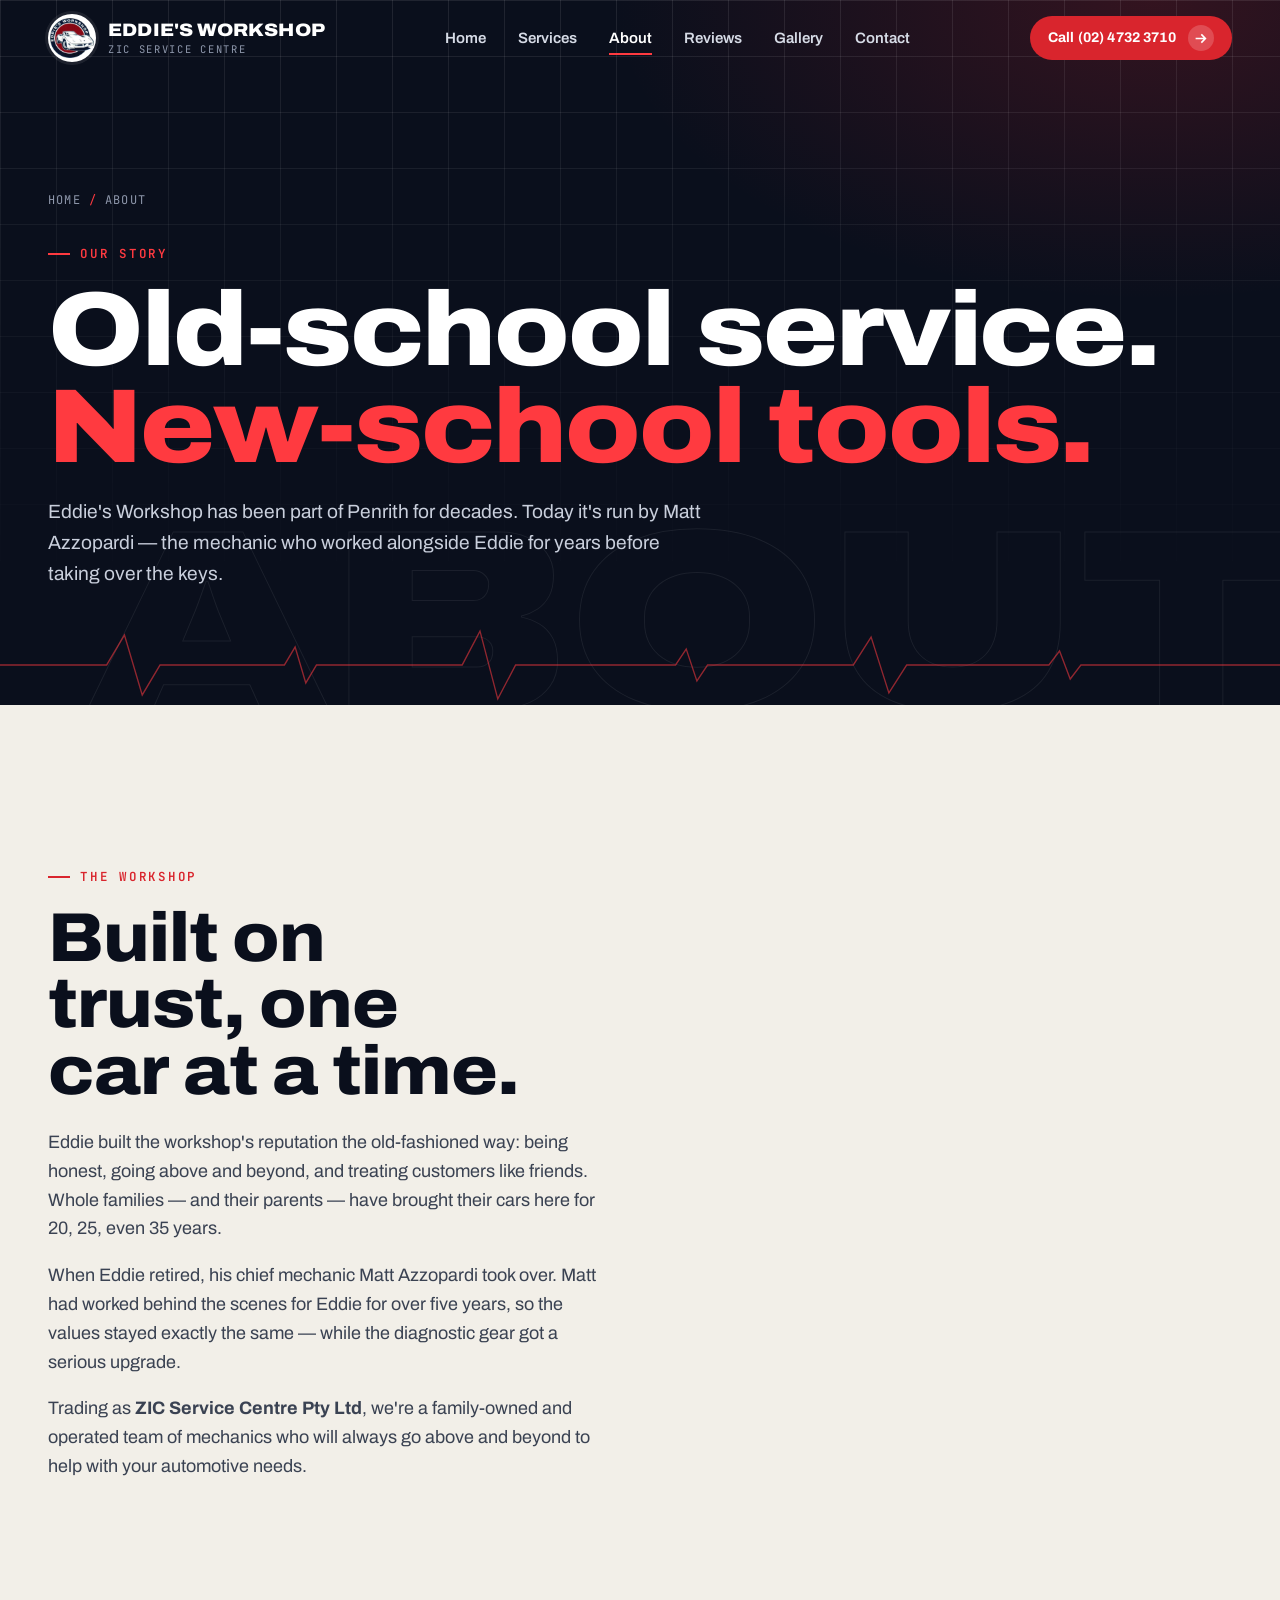
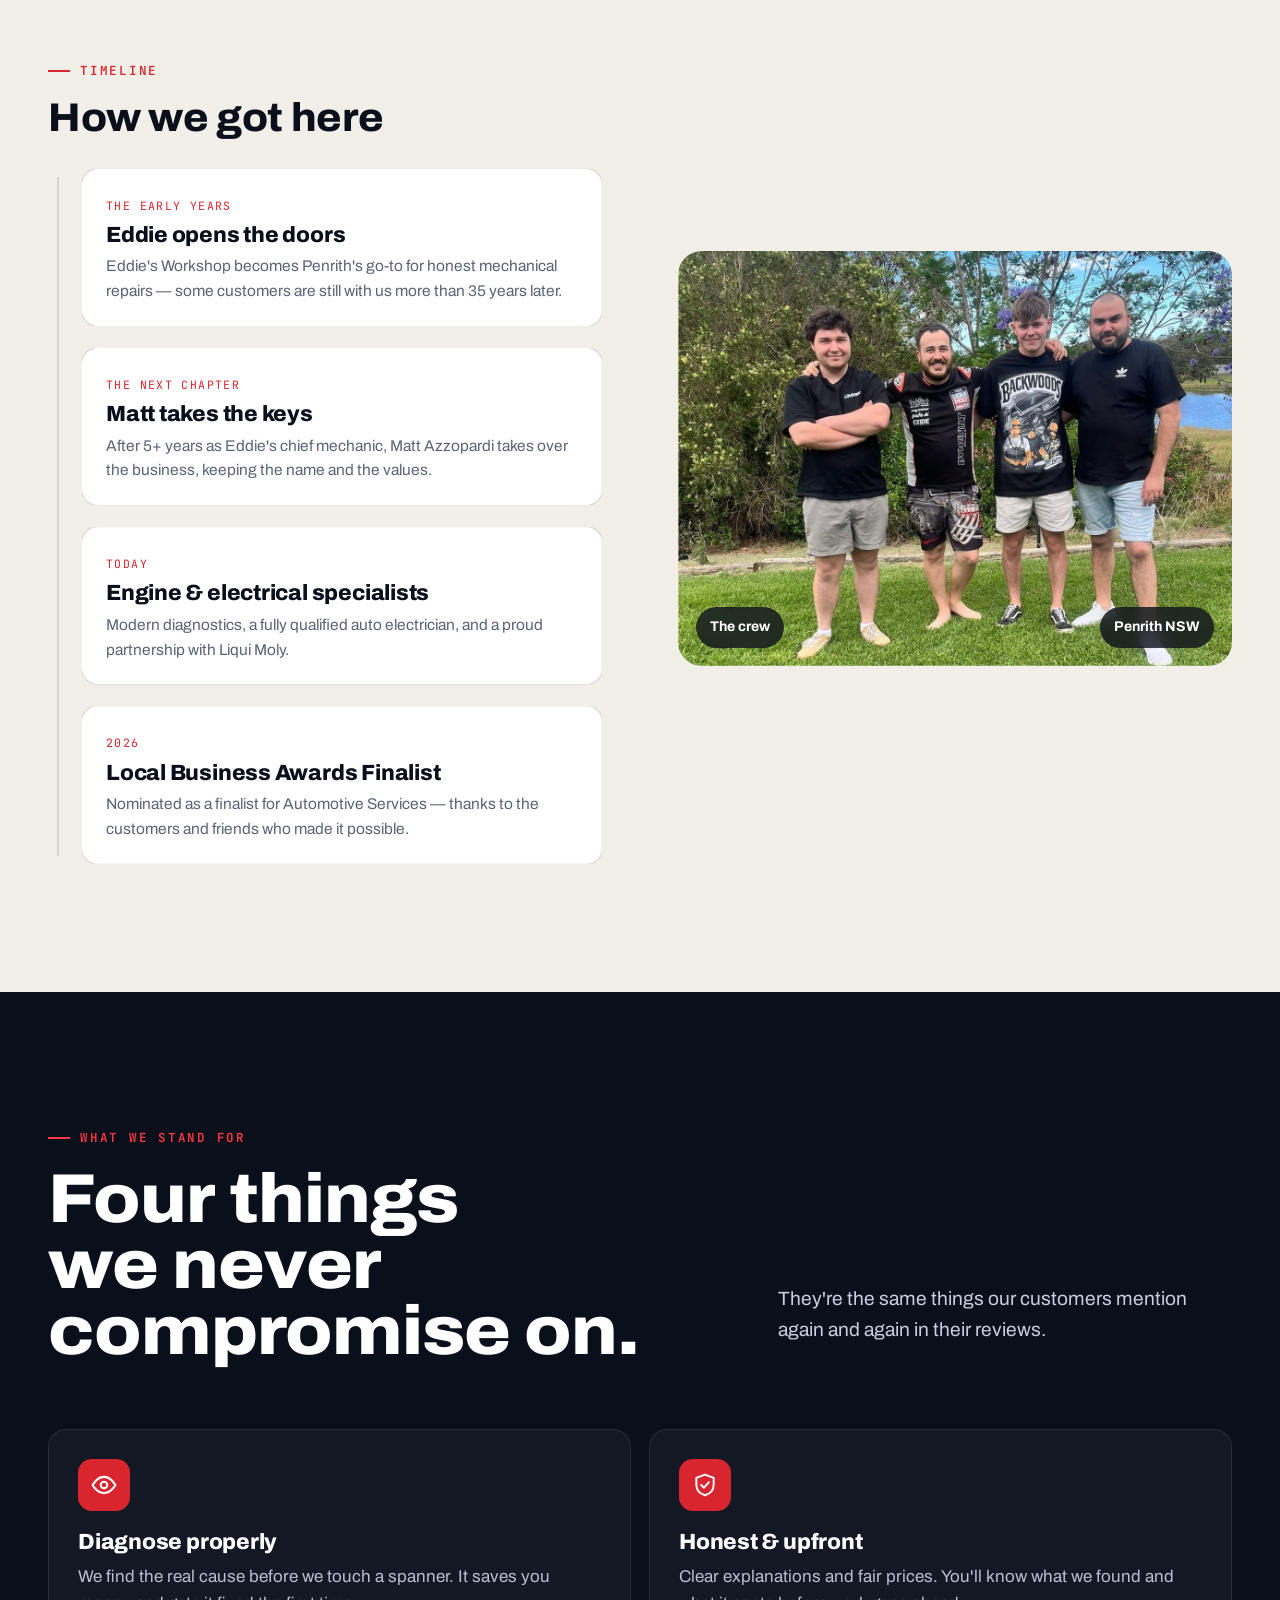
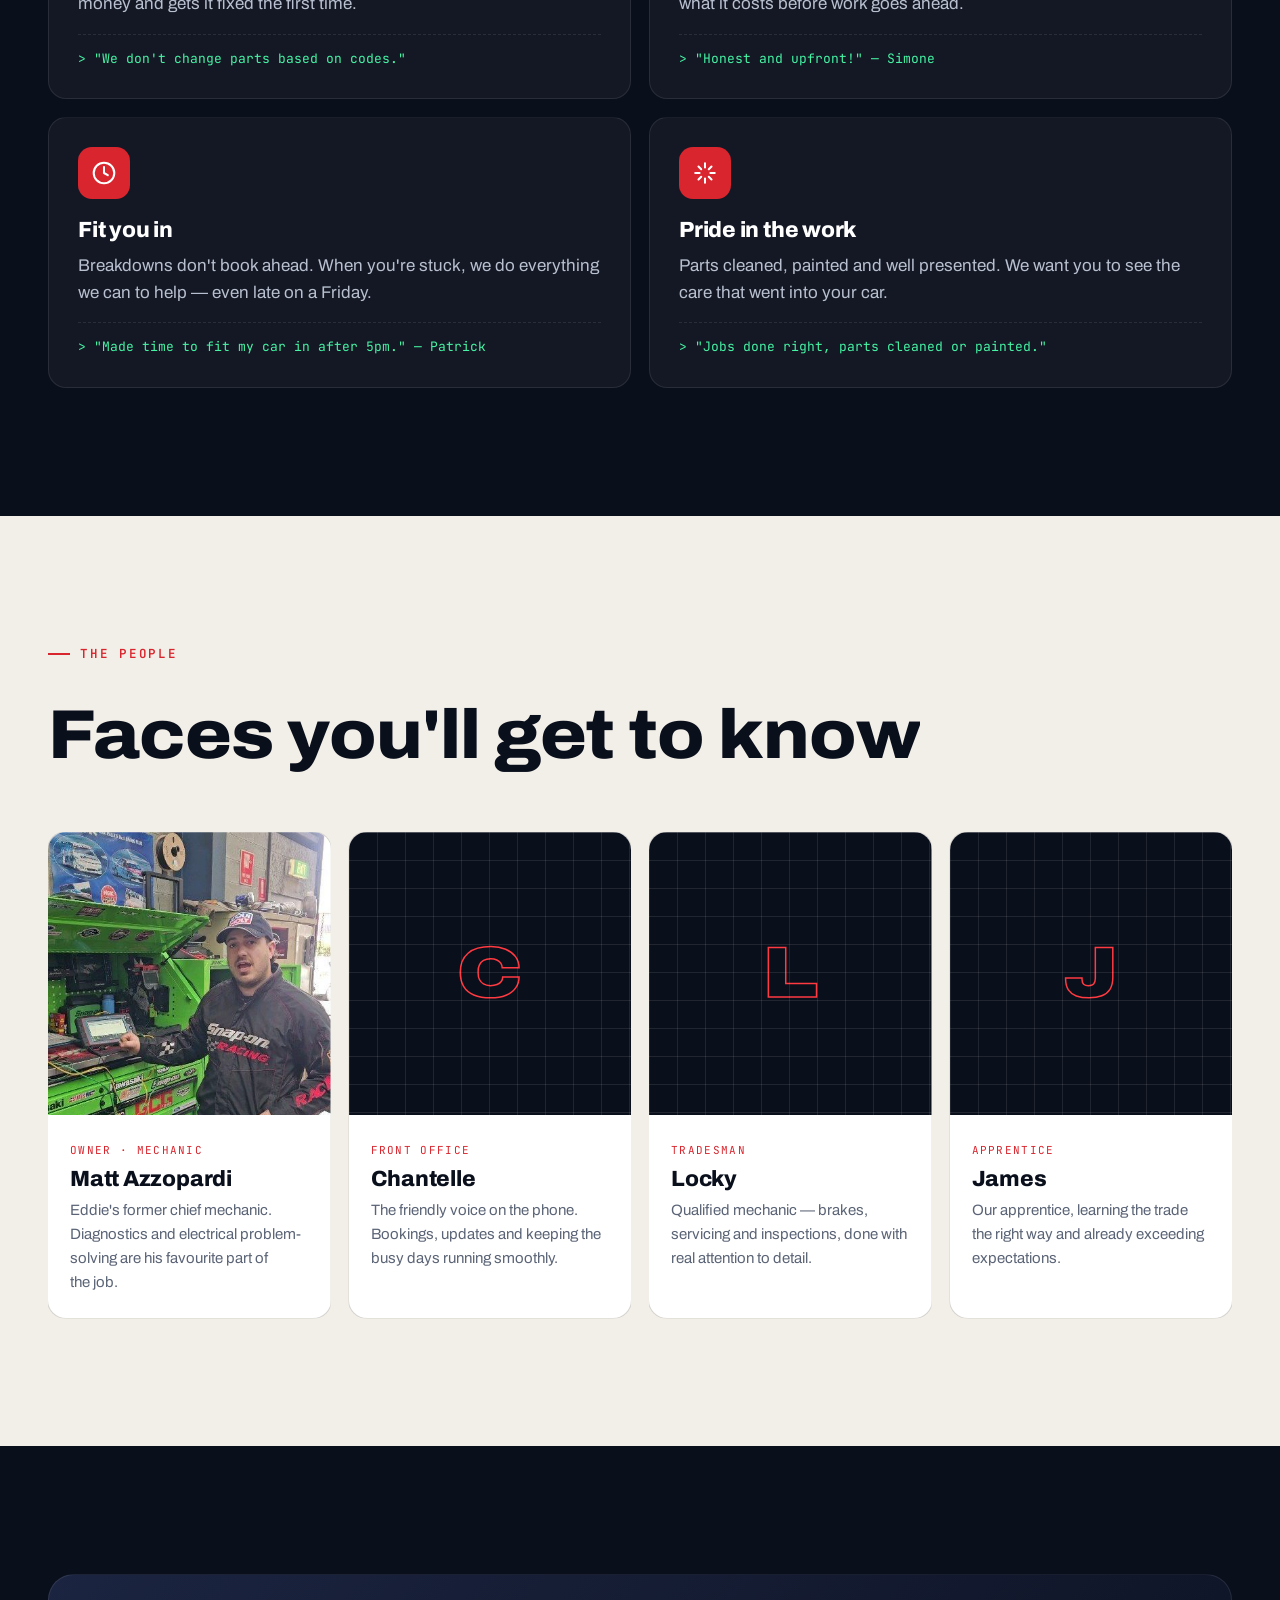
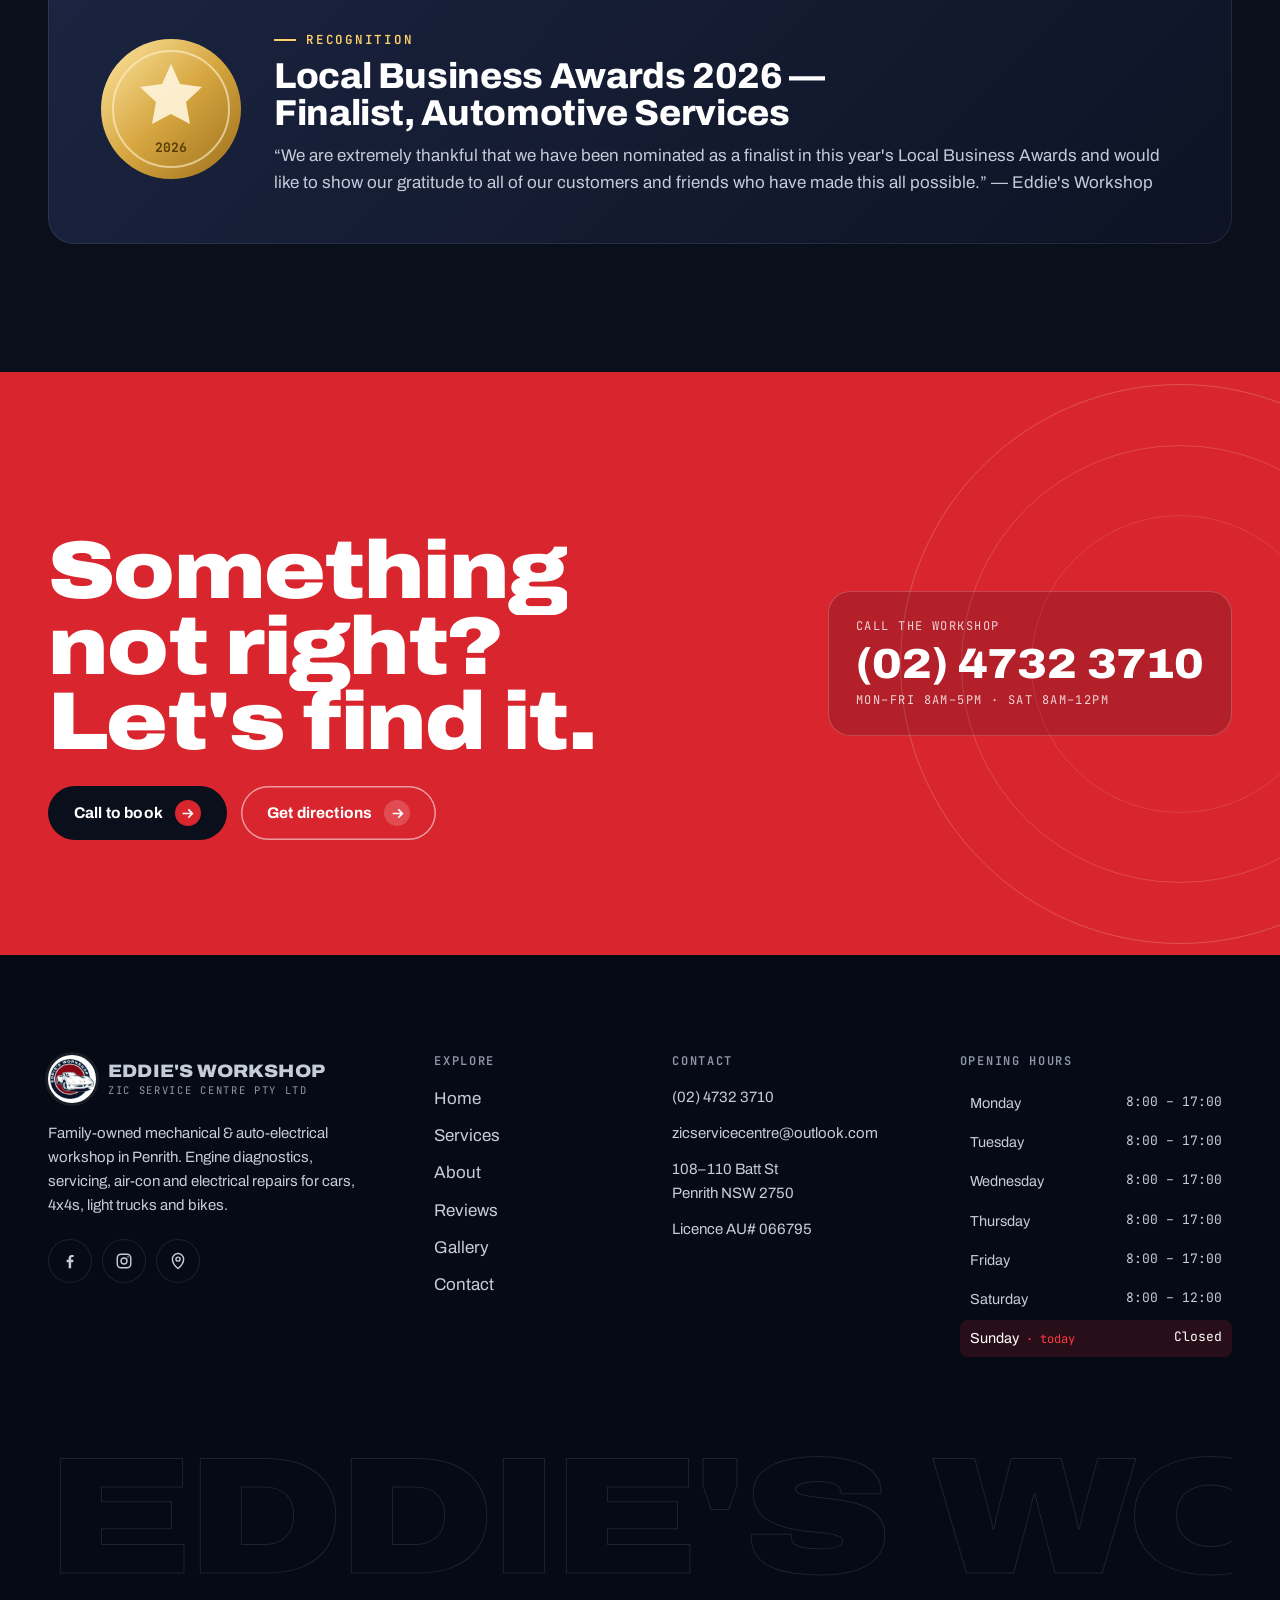
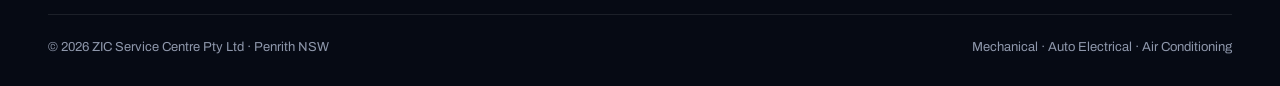
==== commit 3ffdb0fd: "Add files via upload" ====
--- a/about.html
+++ b/about.html
@@ -1,18 +1,19 @@
 <!doctype html>
 <html lang="en-AU" class="no-js">
 <head>
+<script src="site-safety.js"></script>
 <meta charset="utf-8">
 <meta name="viewport" content="width=device-width, initial-scale=1, viewport-fit=cover">
 <title>About | Eddie's Workshop — Family-Owned Mechanic in Penrith</title>
 <meta name="description" content="The story of Eddie's Workshop: decades of honest service in Penrith, now run by Eddie's former chief mechanic Matt Azzopardi. 2026 Local Business Awards finalist.">
 <meta name="robots" content="noindex, nofollow">
 <meta name="theme-color" content="#0a0f1c">
-<link rel="canonical" href="https://konkos-design.github.io/eddies-workshop/about.html">
+
 <meta property="og:type" content="website">
 <meta property="og:site_name" content="Eddie's Workshop — ZIC Service Centre">
 <meta property="og:title" content="About | Eddie's Workshop — Family-Owned Mechanic in Penrith">
 <meta property="og:description" content="The story of Eddie's Workshop: decades of honest service in Penrith, now run by Eddie's former chief mechanic Matt Azzopardi. 2026 Local Business Awards finalist.">
-<meta property="og:url" content="https://konkos-design.github.io/eddies-workshop/about.html">
+
 <meta property="og:image" content="https://konkos-design.github.io/eddies-workshop/img/og-image.jpg">
 <meta property="og:image:secure_url" content="https://konkos-design.github.io/eddies-workshop/img/og-image.jpg">
 <meta property="og:image:type" content="image/jpeg">
@@ -29,6 +30,9 @@
 <link rel="preload" href="fonts/archivo.woff2" as="font" type="font/woff2" crossorigin>
 <link rel="stylesheet" href="css/style.css">
 <script type="application/ld+json">{"@context":"https://schema.org","@type":"AutoRepair","name":"Eddie's Workshop (ZIC Service Centre Pty Ltd)","image":"https://konkos-design.github.io/eddies-workshop/img/og-image.jpg","telephone":"+61 2 4732 3710","email":"zicservicecentre@outlook.com","address":{"@type":"PostalAddress","streetAddress":"108–110 Batt St","addressLocality":"Penrith","addressRegion":"NSW","postalCode":"2750","addressCountry":"AU"},"geo":{"@type":"GeoCoordinates","latitude":-33.7682693,"longitude":150.6824889},"openingHoursSpecification":[{"@type":"OpeningHoursSpecification","dayOfWeek":["Monday","Tuesday","Wednesday","Thursday","Friday"],"opens":"08:00","closes":"17:00"},{"@type":"OpeningHoursSpecification","dayOfWeek":"Saturday","opens":"08:00","closes":"12:00"}],"aggregateRating":{"@type":"AggregateRating","ratingValue":"4.9","reviewCount":"123"},"sameAs":["https://www.facebook.com/p/Eddies-Workshop-100057396071904/","https://www.instagram.com/zicservicecentre_penrith/"]}</script>
+<link rel="canonical" href="https://konkos-design.github.io/eddies-workshop/about.html">
+<meta property="og:url" content="https://konkos-design.github.io/eddies-workshop/about.html">
+<link rel="stylesheet" href="site-safety.css">
 </head>
 <body>
 <a class="skip" href="#main">Skip to content</a>
@@ -144,7 +148,7 @@
     <div>
       <span class="kicker" style="color:#fff" data-reveal="up">Book your car in</span>
       <h2 class="cta__title" id="cta-t" data-split style="margin:18px 0 26px">Something not right? Let's find it.</h2>
-      <div class="btn-row" data-reveal="up" data-delay=".2"><a class="btn " href="contact.html">Book a service<span class="arr"><svg viewBox="0 0 16 16" fill="none" stroke="currentColor" stroke-width="2"><path d="M2 8h12M9 3l5 5-5 5"/></svg><svg viewBox="0 0 16 16" fill="none" stroke="currentColor" stroke-width="2"><path d="M2 8h12M9 3l5 5-5 5"/></svg></span></a><a class="btn btn--ghost" href="https://maps.app.goo.gl/GKzrtAZzhgRTsoiu7" target="_blank" rel="noopener">Get directions<span class="arr"><svg viewBox="0 0 16 16" fill="none" stroke="currentColor" stroke-width="2"><path d="M2 8h12M9 3l5 5-5 5"/></svg><svg viewBox="0 0 16 16" fill="none" stroke="currentColor" stroke-width="2"><path d="M2 8h12M9 3l5 5-5 5"/></svg></span></a></div>
+      <div class="btn-row" data-reveal="up" data-delay=".2"><a class="btn " href="tel:+61247323710">Call to book<span class="arr"><svg viewBox="0 0 16 16" fill="none" stroke="currentColor" stroke-width="2"><path d="M2 8h12M9 3l5 5-5 5"/></svg><svg viewBox="0 0 16 16" fill="none" stroke="currentColor" stroke-width="2"><path d="M2 8h12M9 3l5 5-5 5"/></svg></span></a><a class="btn btn--ghost" href="https://maps.app.goo.gl/GKzrtAZzhgRTsoiu7" target="_blank" rel="noopener">Get directions<span class="arr"><svg viewBox="0 0 16 16" fill="none" stroke="currentColor" stroke-width="2"><path d="M2 8h12M9 3l5 5-5 5"/></svg><svg viewBox="0 0 16 16" fill="none" stroke="currentColor" stroke-width="2"><path d="M2 8h12M9 3l5 5-5 5"/></svg></span></a></div>
     </div>
     <a class="cta__phone" href="tel:+61247323710" data-reveal="scale" data-delay=".15"><small>Call the workshop</small><b>(02) 4732 3710</b><small>Mon–Fri 8am–5pm · Sat 8am–12pm</small></a>
   </div>
--- a/css/style.css
+++ b/css/style.css
@@ -709,3 +709,15 @@
 .cta .btn--ghost{--bg:transparent;--fill:#fff;--fill-fg:var(--ink);box-shadow:inset 0 0 0 1.5px rgba(255,255,255,.55)}
 .cta .btn--ghost .arr{background:rgba(255,255,255,.18)}
 .cta .btn--ghost:hover .arr{background:var(--red)}
+
+/* call box (replaces booking form) */
+.callbox__list{list-style:none;padding:0;margin:0 0 22px;display:grid;gap:10px}
+.callbox__list li{display:flex;gap:14px;align-items:flex-start;padding:14px 16px;border-radius:14px;background:rgba(255,255,255,.04);box-shadow:inset 0 0 0 1px rgba(255,255,255,.09);color:#b8c0cf;line-height:1.5}
+.callbox__list b{font-family:var(--f-mono);font-size:12.5px;color:var(--red-hot);padding-top:3px;flex:none}
+.callbox__list strong{color:#fff}
+.callbox__call{width:100%;gap:12px}
+.callbox__mail{color:#fff;text-decoration:underline;text-underline-offset:3px;overflow-wrap:anywhere}
+.mq-wrap{overflow-x:clip}
+
+/* prevent sideways scroll from reveal animations */
+main{overflow-x:clip}
--- a/site-safety.css
+++ b/site-safety.css
@@ -0,0 +1,7 @@
+/* Progressive enhancement: animation must never hide essential content on failure. */
+html:not(.enhancements-ready) :is([data-reveal], .reveal, .rv-up, .rv, [data-split], .split .w > span, .split-words .w > span, .rv-clip, .img-reveal) {opacity:1!important;visibility:visible!important;transform:none!important;clip-path:none!important;filter:none!important;}
+@media(prefers-reduced-motion:reduce){
+ :is([data-reveal], .reveal, .rv-up, .rv, [data-split], .split .w > span, .split-words .w > span, .rv-clip, .img-reveal){opacity:1!important;visibility:visible!important;transform:none!important;clip-path:none!important;filter:none!important;animation:none!important;transition:none!important;}
+ html{scroll-behavior:auto!important;}
+}
+:focus-visible{outline:3px solid currentColor;outline-offset:5px;}
